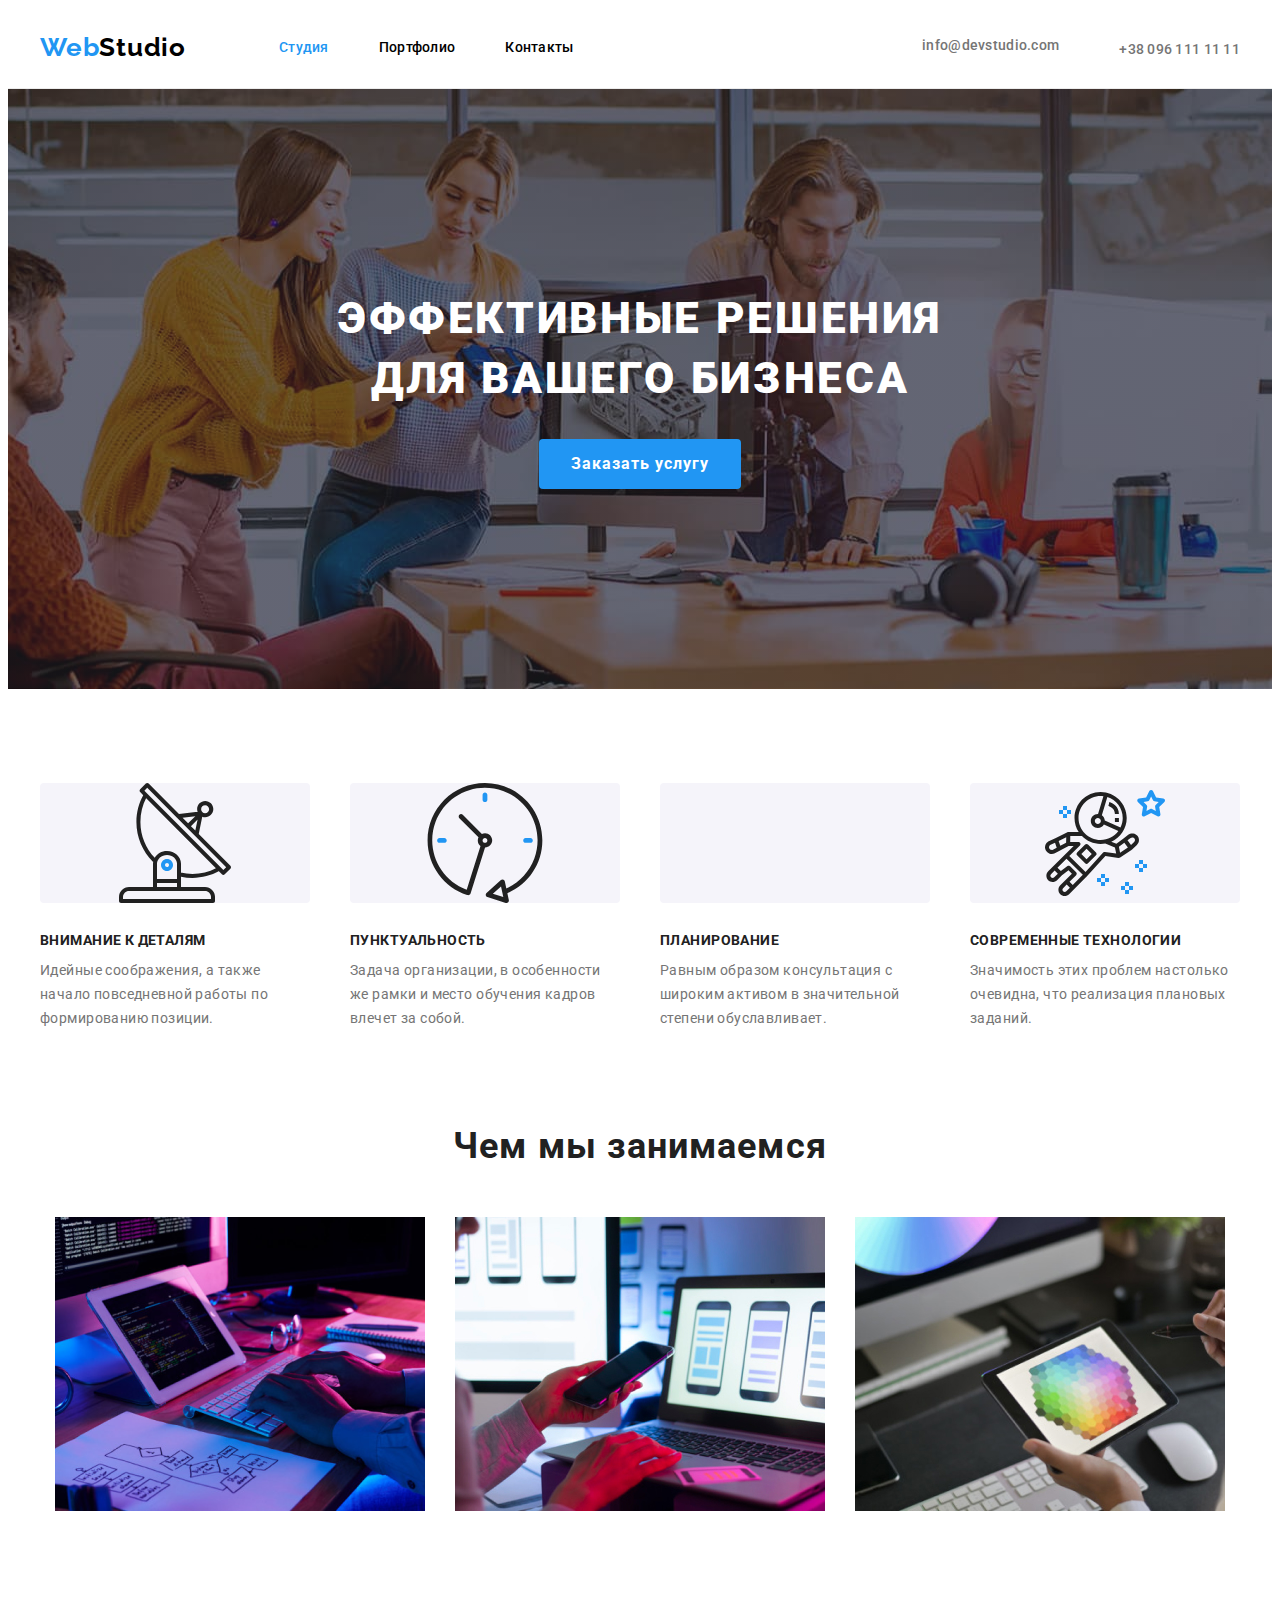
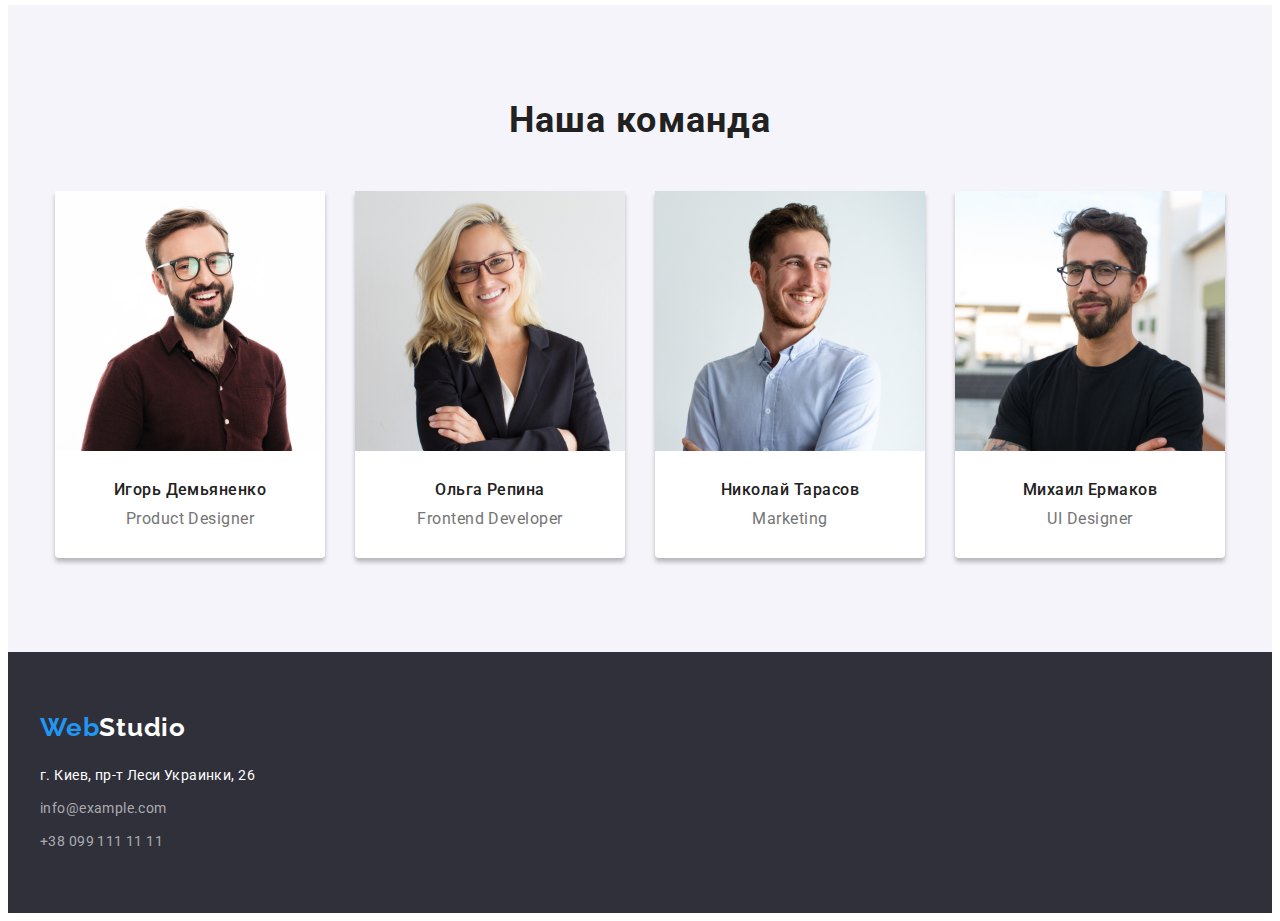
==== index.html @ 10d9cc2b "фигня" ====
<!DOCTYPE html>
<html lang="ru">
  <head>
    <meta charset="UTF-8" />
    <meta http-equiv="X-UA-Compatible" content="IE=edge" />
    <meta name="viewport" content="width=device-width, initial-scale=1.0" />
    <title>WebStudio</title>
    <link rel="preconnect" href="https://fonts.googleapis.com" />
    <link rel="preconnect" href="https://fonts.gstatic.com" crossorigin />
    <link
      href="https://fonts.googleapis.com/css2?family=Raleway:wght@700&family=Roboto:wght@400;500;700;900&display=swap"
      rel="stylesheet"
    />
    <link
      rel="stylesheet"
      href="https://cdnjs.cloudflare.com/ajax/libs/modern-normalize/1.1.0/modern-normalize.min.css"
      integrity="sha512-wpPYUAdjBVSE4KJnH1VR1HeZfpl1ub8YT/NKx4PuQ5NmX2tKuGu6U/JRp5y+Y8XG2tV+wKQpNHVUX03MfMFn9Q=="
      crossorigin="anonymous"
      referrerpolicy="no-referrer"
    />
    <link rel="stylesheet" href="./css/styles.css" />
  </head>
  <body>
    <!-- Шапка -->
    <header class="page-header">
      <div class="container container-nav">
        <nav class="nav container-nav">
          <a class="main-web-header" href="./index.html"
            >Web<span class="studio">Studio</span></a
          >
          <ul class="nav-list">
            <li class="nav-item">
              <a class="link current" href="./index.html">Студия</a>
            </li>
            <li class="nav-item">
              <a class="link" href="./portfolio.html">Портфолио</a>
            </li>
            <li class="nav-item">
              <a class="link" href="">Контакты</a>
            </li>
          </ul>
        </nav>
              <ul class="auth-nav">
          <li class="nav-item item-letter">
            <a class="link-info" href="mailtoinfo@devstudio.com"
              ><svg width="16" height="12">
                <use href="./img/icons.svg#icon-letter"></use>
              </svg>
              info@devstudio.com</a
            >
          </li>
          <li class="nav-item item-nav"></li>
            <a class="link-info" href="tel:+380961111111">
              <svg width="10" height="16">
              <use href="./img/icons.svg#icon-icon-mobile"></use>
            </svg>+38 096 111 11 11</a>
          </li>
        </ul>
      </div>
    </header>
    <main>
      <!-- Основа -->
            <section class="hero">
        <div class="container">
        <h1 class="main-text">Эффективные решения для вашего бизнеса</h1>
        <button class="service" type="button">Заказать услугу</button>
        </div>
      </section>
      <!-- Подробно -->
      <section class="section">
        <div class="container">
          <h2 hidden>Перечень</h2>
          <ul class="main-plain">
               <li class="main-list first-icon">
                      <div class="icon-svg">
                        <svg class="icon-svg-tru" width="270px" height="120px">
                          <use href="./images/icons.svg#icon-antenna"></use>
                        </svg>
                      </div>
             <h3 class="plain">Внимание к деталям</h3>
              <p class="plain-text">
                Идейные соображения, а также начало повседневной работы по
                формированию позиции.
              </p>
            </li>
            <li class="main-list second-icon">
              <div class="icon-svg">
                <svg class="icon-svg-tru" width="270px" height="120px">
                  <use href="./images/icons.svg#icon-clock"></use>
                </svg>
              </div>
              <h3 class="plain">Пунктуальность</h3>
              <p class="plain-text">
                Задача организации, в особенности же рамки и место обучения
                кадров влечет за собой.
              </p>
            </li>        
            <li class="main-list third-icon">
              <div class="icon-svg">
                <svg class="icon-svg-tru" width="270px" height="120px">
                  <use href="./images/icons.svg#icon-nout"></use>
                </svg>
              </div>
              <h3 class="plain">Планирование</h3>
              <p class="plain-text">
                Равным образом консультация с широким активом в значительной
                степени обуславливает.
              </p>
            </li>          
            <li class="main-list fouth-icon">
              <div class="icon-svg">
                <svg class="icon-svg-tru" width="270px" height="120px">
                  <use href="./images/icons.svg#icon-astronaut"></use>
                </svg>
              </div>
              <h3 class="plain">Современные технологии</h3>
              <p class="plain-text">
                Значимость этих проблем настолько очевидна, что реализация
                плановых заданий.
              </p>
            </li>
          </ul>
        </div>
      </section>
      <!-- Наши занятия -->
      <section class="section section-ours">
        <div class="container">
        <h2 class="ours-homework">Чем мы занимаемся</h2>
        <ul class="homework">
          <li class="homework-list">
            <img
              src="./images/img1.png"
              alt="Печает на клавиаутуре"
              width="370"
              height="294"
            />
          </li>
          <li class="homework-list">
            <img
              src="./images/img2.jpg"
              alt="Смотрит на смартфон"
              width="370"
              height="294"
            />
          </li>
          <li class="homework-list">
            <img
              src="./images/img3.jpg"
              alt="в руках планшет"
              width="370"
              height="294"
            />
          </li>
        </ul>
        </div>
      </section>
      <!-- Наша команда -->
      <section class="ours-teams section">
        <div class="container">
        <h2 class="dream-teams">Наша команда</h2>
        <ul class="teams-nav">
          <li class="teams-item">
            <img
              src="./images/Мастера/Игорь.jpg"
              alt="Это Игорь"
              width="270"
              height="260"
            />
            <h3 class="teams-spell">Игорь Демьяненко</h3>
            <p class="teams-text" lang="en">Product Designer</p>
          </li>
          <li class="teams-item">
            <img
              src="./images/Мастера/Ольга.jpg"
              alt="Это Ольга"
              width="270"
              height="260"
            />
            <h3 class="teams-spell">Ольга Репина</h3>
            <p class="teams-text" lang="en">Frontend Developer</p>
          </li>
          <li class="teams-item">
            <img
              src="./images/Мастера/Николай.jpg"
              alt="Это Николай"
              width="270"
              height="260"
            />
            <h3 class="teams-spell">Николай Тарасов</h3>
            <p class="teams-text" lang="en">Marketing</p>
            <!-- <ul class="social">
              <li><a class="icon-team" href=""></a><svg class="social-icon-team">
                <use href="./images/instagram.svg"></use></svg></li>
              <li><a class="icon-team" href=""></a><svg class="social-icon-team">
                <use href="./images/icons.svg#icon-twitter"></use></svg></li>
              <li><a class="icon-team" href=""></a><svg class="social-icon-team">
                <use href="./images/icons.svg#icon-facebook"></use></svg></li>
              <li><a class="icon-team" href=""></a><svg class="social-icon-team">
                <use href="./images/icons.svg#icon-linkedin"></use></svg></li>
            </ul> -->
          </li>
          <li class="teams-item">
            <img
              src="./images/Мастера/Михаил.jpg"
              alt="Это Михаил"
              width="270"
              height="260"
            />
            <h3 class="teams-spell">Михаил Ермаков</h3>
            <p class="teams-text" lang="en">UI Designer</p>
          </li>
        </ul>
        </div>
      </section>
          </main>
    <!-- Подвал -->
        <footer class="footer-fon">
      <div class="container">
      <a class="main-web-footer" href="./index.html"
        >Web<span class="studio-fon">Studio</span></a
      >
      <address>
        <ul>
          <li>
            <a class="link-footer-text" href=""
              >г. Киев, пр-т Леси Украинки, 26</a
            >
          </li>
          <li>
            <a class="link-footer-one" href="mailtoinfo@example.com"
              >info@example.com</a
            >
          </li>
          <li>
            <a class="link-footer-two" href="tel:+380991111111"
              >+38 099 111 11 11</a
            >
          </li>
        </ul>
      </address>
      </div>
    </footer>
      </body>
</html>
---- css/styles.css ----
:root {
  /*основаные шрифты*/
  --main-font: Roboto, sans-serif;
  --secondary-fond: Raleway, sans-serif;
  /*цвет текста*/
  --wgt-text: #ffffff;
  --black-text: #000000;
  --grey-text: #757575;
  --blue-text: #2196f3;
  --main-text: #212121;
  /*цвет фона*/
  --wght-fon: #ffffff;
  --black-fon: #2f303a;
  --grey-fon: #f5f4fa;
}
/* Общее */

.container {
  width: 1200px;
  padding-left: 15px;
  padding-right: 15px;
  margin-left: auto;
  margin-right: auto;
}
body {
  background-color: var(--wght-fon);
  color: var(--main-text);
  font-family: var(--main-font);
  font-size: 14px;
  line-height: 1.71;
  letter-spacing: 0.03em;
}
h1,
h2,
h3,
h4,
ul,
p {
  margin-top: 0;
  margin-bottom: 0;
}
[href] {
  text-decoration: none;
}
.hidden {
  display: none;
}
ul {
  list-style: none;
  padding-inline-start: 0;
}

img {
  display: block;
  max-width: 100%;
  height: auto;
}
/* Шапка */
.page-header {
  border-bottom: 1px solid #ececec;
  padding-top: 24px;
  padding-bottom: 25px;
}
.container-nav {
  display: flex;
  align-items: center;
  justify-content: center;
}
.main-web-header {
  display: inline-block;
  margin-right: 93px;

  font-family: var(--secondary-fond);
  color: var(--blue-text);
  text-decoration: none;
  font-weight: 700;
  font-size: 26px;
  line-height: 1.2;
  letter-spacing: 0.03em;
}
.studio {
  font-family: var(--secondary-fond);
  color: var(--black-text);
  text-decoration: none;
  font-weight: 700;
  font-size: 26px;
  line-height: 1.2;
  letter-spacing: 0.03em;
}

.nav-list {
  display: flex;
}
.nav-list .nav-item + .nav-item {
  margin-left: 50px;
}
.auth-nav .nav-item + .nav-item {
  margin-left: 50px;
}

.nav-item,
.link-info {
  margin: 0;
  padding: 0;

  font-family: var(--main-font);
  color: var(--grey-text);
  font-weight: 500;
  font-size: 14px;
  line-height: 1.14;
  letter-spacing: 0.02em;
}
.link:hover,
.link:focus {
  color: var(--blue-text);
}

.link-info {
  color: var(--grey-text);
}
.nav-list .link.current {
  color: var(--blue-text);
}
.link-info:hover,
.link-info:focus {
  color: var(--blue-text);
}
.link {
  font-family: var(--main-font);
  color: var(--black-text);
  font-weight: 500;
  font-size: 14px;
  line-height: 1.14;
  letter-spacing: 0.02em;
}
.auth-nav {
  display: flex;
  margin-left: auto;
}
.item-letter,
.item-nav {
}
.item-letter::before {
}
.item-nav:before {
}
/* Основа */
.hero {
  max-width: 1600px;
  background-image: linear-gradient(
      rgba(47, 48, 58, 0.4),
      rgba(47, 48, 58, 0.4)
    ),
    url(../images/Остальное/main.jpg);
  background-color: var(--black-fon);
  background-repeat: no-repeat;
  background-position: center;
  background-size: cover;
  text-align: center;
  padding-top: 200px;
  padding-bottom: 200px;
  margin-left: auto;
  margin-right: auto;
  align-items: center;
}
.main-text {
  width: 696px;
  margin-bottom: 30px;
  font-family: var(--main-font);
  font-weight: 900;
  font-size: 44px;
  line-height: 1.36;
  text-align: center;
  margin-left: auto;
  margin-right: auto;

  letter-spacing: 0.06em;
  text-transform: uppercase;
  color: var(--wgt-text);
}
.service {
  display: inline-block;
  text-align: center;
  border: 1px transparent;
  cursor: pointer;

  background-color: var(--blue-text);
  color: var(--wgt-text);
  font-family: var(--main-font);
  font-weight: 700;
  font-size: 16px;
  line-height: 1.87;
  letter-spacing: 0.06em;
  border-radius: 4px;
  padding: 10px 32px;
  min-width: 136px;
}
.service:hover,
.service:focus {
  color: var(--wgt-text);
  background-color: #188ce8;
}
/* Подробно */

.section {
  padding-top: 94px;
  padding-bottom: 94px;
}
.main-plain {
  display: flex;
  justify-content: space-between;
}
.main-list {
  width: 270px;
}
.icon-svg-tru {
  display: block;
  padding: 0;
  border: none;
  width: 270px;
  height: 120px;
  color: red;
  border-radius: 4px;
  background-color: var(--grey-fon);
}
/* .main-list::before {
  display: block;
  content: "";
  height: 120px;
  border-radius: 4px;
  background-color: var(--grey-fon);
  background-size: contain;
  background-repeat: no-repeat;
  background-position: center;
}
.first-icon::before {
  background-image: url(../images/Остальное/tarelka.png);
}
.second-icon::before {
  background-image: url(../images/Остальное/Vector.png);
}
.third-icon::before {
  background-image: url(../images/Остальное/nout.png);
}
.fouth-icon::before {
  background-image: url(../images/Остальное/astronau.png);
} */
.plain {
  margin-bottom: 10px;
  margin-top: 30px;
  font-family: var(--main-font);
  font-weight: 700;
  font-size: 14px;
  line-height: 1.14;
  letter-spacing: 0.03em;
  text-transform: uppercase;
}
.plain-text {
  color: var(--grey-text);
  font-family: var(--main-font);
  font-weight: 400;
  font-size: 14px;
  line-height: 1.71;
  letter-spacing: 0.03em;
}
/* Наши занятия */
.section-ours {
  padding-top: 0px;
}
.ours-homework,
.dream-teams {
  margin-bottom: 50px;

  font-family: var(--main-font);
  font-weight: 700;
  font-size: 36px;
  line-height: 1.17;
  text-align: center;
  letter-spacing: 0.03em;
}
.homework .homework-list + .homework-list {
  margin-left: 30px;
}
.homework,
.teams-nav {
  display: flex;
  align-items: center;
  justify-content: center;
}
.homework-list {
  display: block;
}
/* Наша команда */

.ours-teams {
  background-color: var(--grey-fon);
}
.teams-nav .teams-item + .teams-item {
  margin-left: 30px;
}
.teams-item img {
  margin-bottom: 30px;
}
.teams-item {
  background-color: var(--wght-fon);
  border-radius: 0px 0px 4px 4px;
  box-shadow: 0px 4px 4px rgba(0, 0, 0, 0.25);
}
.teams-spell {
  font-family: var(--main-font);
  font-weight: 500;
  font-size: 16px;
  line-height: 1.18;
  letter-spacing: 0.03em;
  text-align: center;
  margin-bottom: 10px;
}
.teams-text {
  text-align: center;
  padding-bottom: 30px;
  color: var(--grey-text);
  font-family: var(--main-font);
  font-weight: 400;
  font-size: 16px;
  line-height: 1.18;
  letter-spacing: 0.03em;
}
/* .icon-team {
  justify-content: center;
  align-items: center;
  display: flex;
  width: 44px;
  height: 44px;
  border-radius: 50%;
  fill: color var(--wght-fon);
}
.social-icon-team {
  width: 20px;
  height: 20px;
  color: #afb1b8;
  fill: currentColor;
}
.social-icon-team:hover,
.social-icon-team:focus {
  fill: var(--wght-fon);
}

.social > li:not(:last-child) {
  margin-right: 10px;
} */
/* Подвал */
.footer-fon {
  padding-top: 60px;
  padding-bottom: 60px;
  display: block;
  background-color: var(--black-fon);
}
.main-web-footer {
  display: block;

  margin-bottom: 20px;

  font-family: var(--secondary-fond);
  color: var(--blue-text);
  text-decoration: none;
  font-weight: 700;
  font-size: 26px;
  line-height: 1.2;
  letter-spacing: 0.03em;
}
.studio-fon {
  color: var(--wght-fon);
}
.link-footer-text {
  display: inline-block;
  margin-bottom: 9px;

  font-family: var(--main-font);
  font-style: normal;
  font-weight: 400;
  font-size: 14px;
  line-height: 1.71;
  letter-spacing: 0.03em;
  color: var(--wgt-text);
}
.link-footer-one {
  display: block;
  margin-bottom: 9px;

  font-family: var(--main-font);
  font-style: normal;
  font-weight: 400;
  font-size: 14px;
  line-height: 1.71;
  letter-spacing: 0.03em;
  color: #ffffff99;
}
.link-footer-two {
  display: block;
  font-family: var(--main-font);
  font-style: normal;
  font-weight: 400;
  font-size: 14px;
  line-height: 1.71;
  letter-spacing: 0.03em;
  color: #ffffff99;
}
.link-footer-text:hover,
.link-footer-text:focus {
  color: var(--blue-text);
}
.link-footer-one:hover,
.link-footer-one:focus,
.link-footer-two:hover,
.link-footer-two:focus {
  color: var(--blue-text);
}
/* Портфолио */
/* Основа */
.foundation-buttons {
  display: flex;
  justify-content: center;
  margin-bottom: 50px;
}
.foundation-list {
  margin-right: 8px;
}
.ours-works {
  border-radius: 4px;
  padding: 6px 22px;
  border: 1px transparent;
  cursor: pointer;

  font-family: var(--main-font);
  font-weight: 500;
  font-size: 16px;
  line-height: 1.62;
  text-align: center;
  letter-spacing: 0.03em;
}
.ours-works:hover,
.ours-works:focus {
  background-color: var(--blue-text);
  color: var(--wgt-text);
}
.flex-container {
  display: flex;
  flex-wrap: wrap;
  margin-right: -30px;
  margin-bottom: -30px;
}
.foundation-link {
  margin-right: 30px;
  margin-bottom: 30px;
}
.foundation-link:nth-child(3n) {
  margin-right: 0px;
}
.foundation-link:nth-last-child(-n + 3) {
  margin-bottom: 0px;
}
.im-li-foun {
  font-family: var(--main-font);
  color: var(--black-text);
  font-weight: 700;
  font-size: 18px;
  line-height: 2;
  letter-spacing: 0.06em;
  padding-top: 20px;
}
.div-list {
  padding-left: 24px;
  padding-right: 24px;
  padding-bottom: 20px;
  border-left: 1px solid #eeeeee;
  border-right: 1px solid #eeeeee;
  border-bottom: 1px solid #eeeeee;
}

.text-port {
  color: var(--grey-text);
  font-family: var(--main-font);
  font-weight: 400;
  font-size: 16px;
  line-height: 1.8;
  letter-spacing: 0.03em;
}
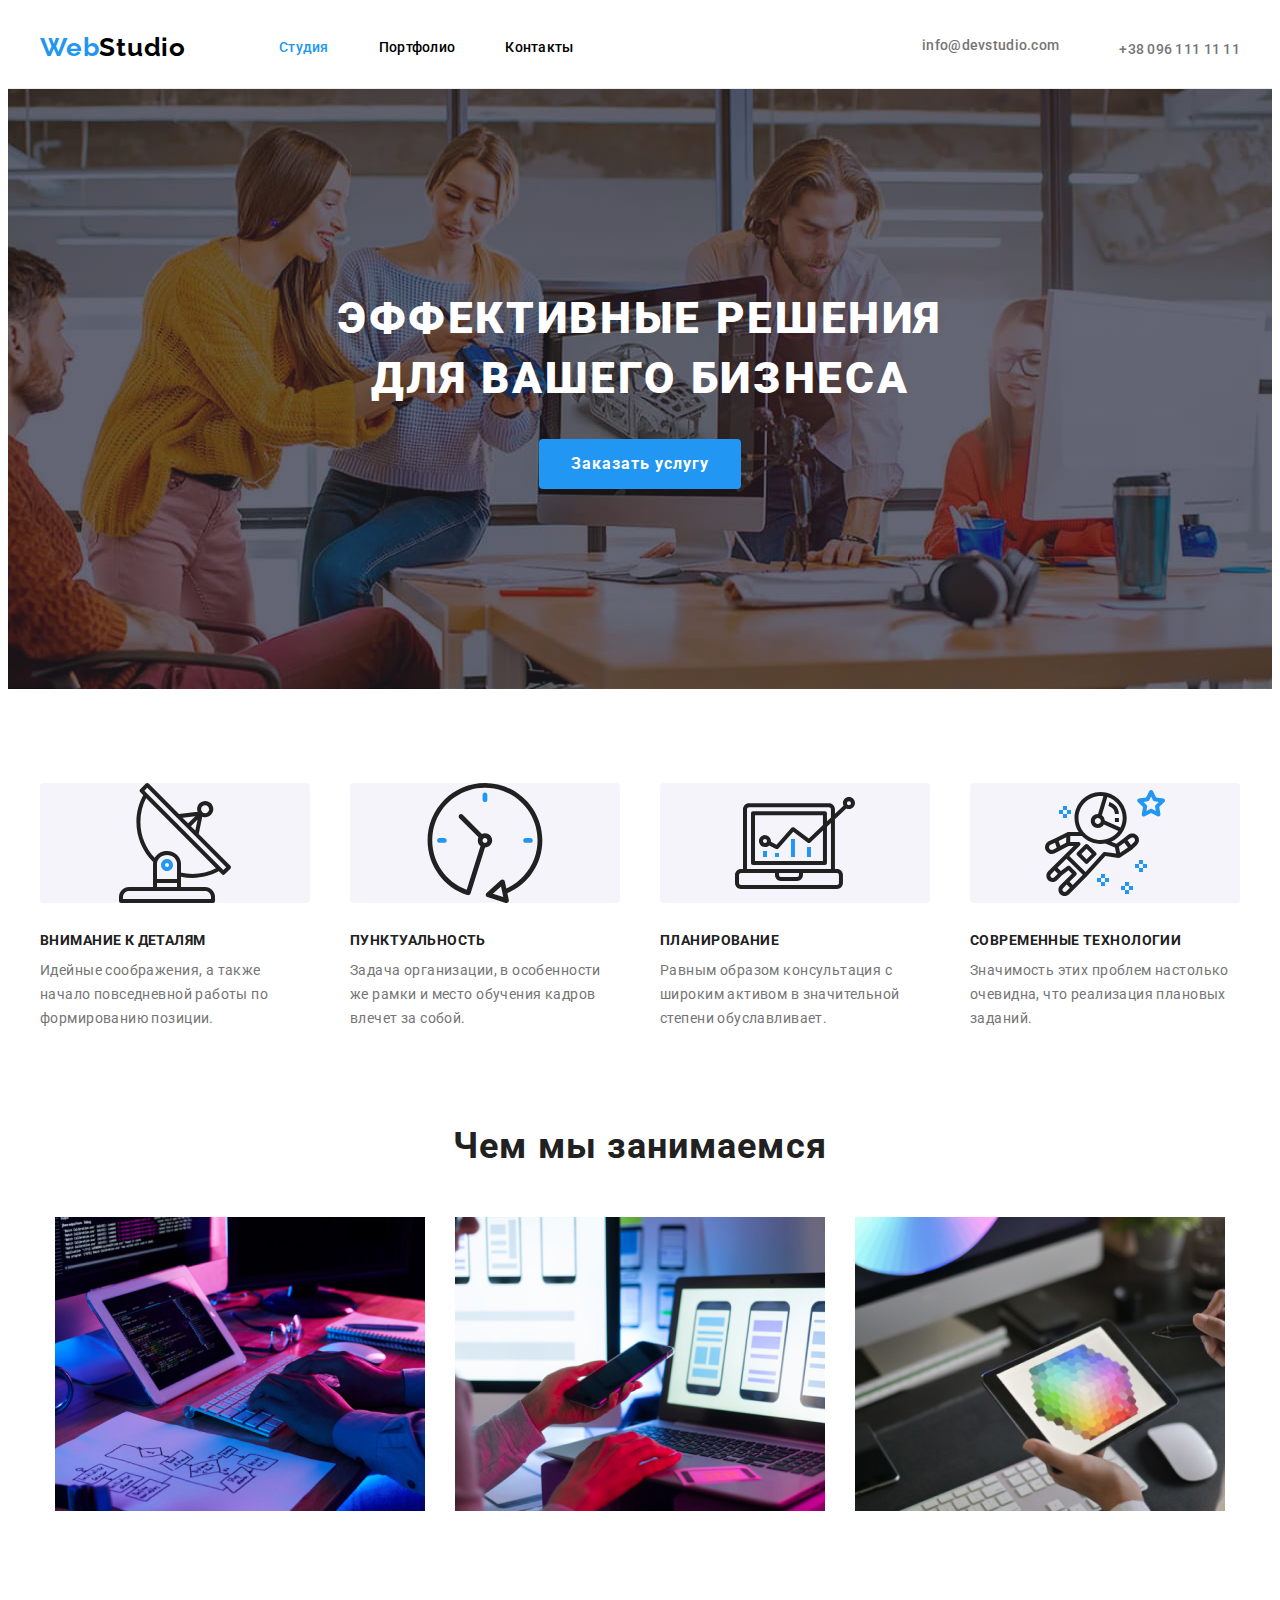
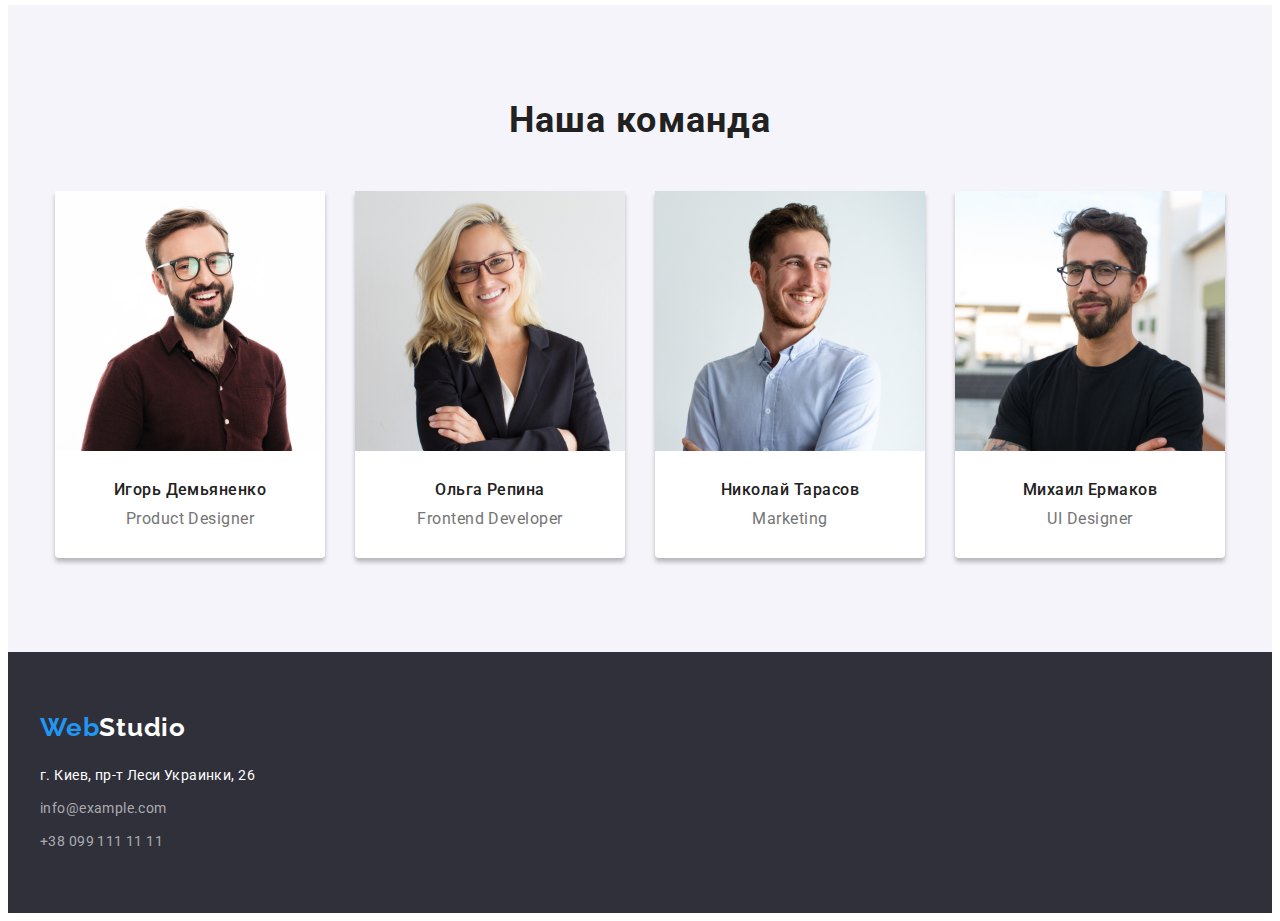
==== commit e15de4e3: "юху" ====
--- a/index.html
+++ b/index.html
@@ -98,7 +98,7 @@
             <li class="main-list third-icon">
               <div class="icon-svg">
                 <svg class="icon-svg-tru" width="270px" height="120px">
-                  <use href="./images/icons.svg#icon-nout"></use>
+                  <use href="./images/icons.svg#icon-diagram"></use>
                 </svg>
               </div>
               <h3 class="plain">Планирование</h3>
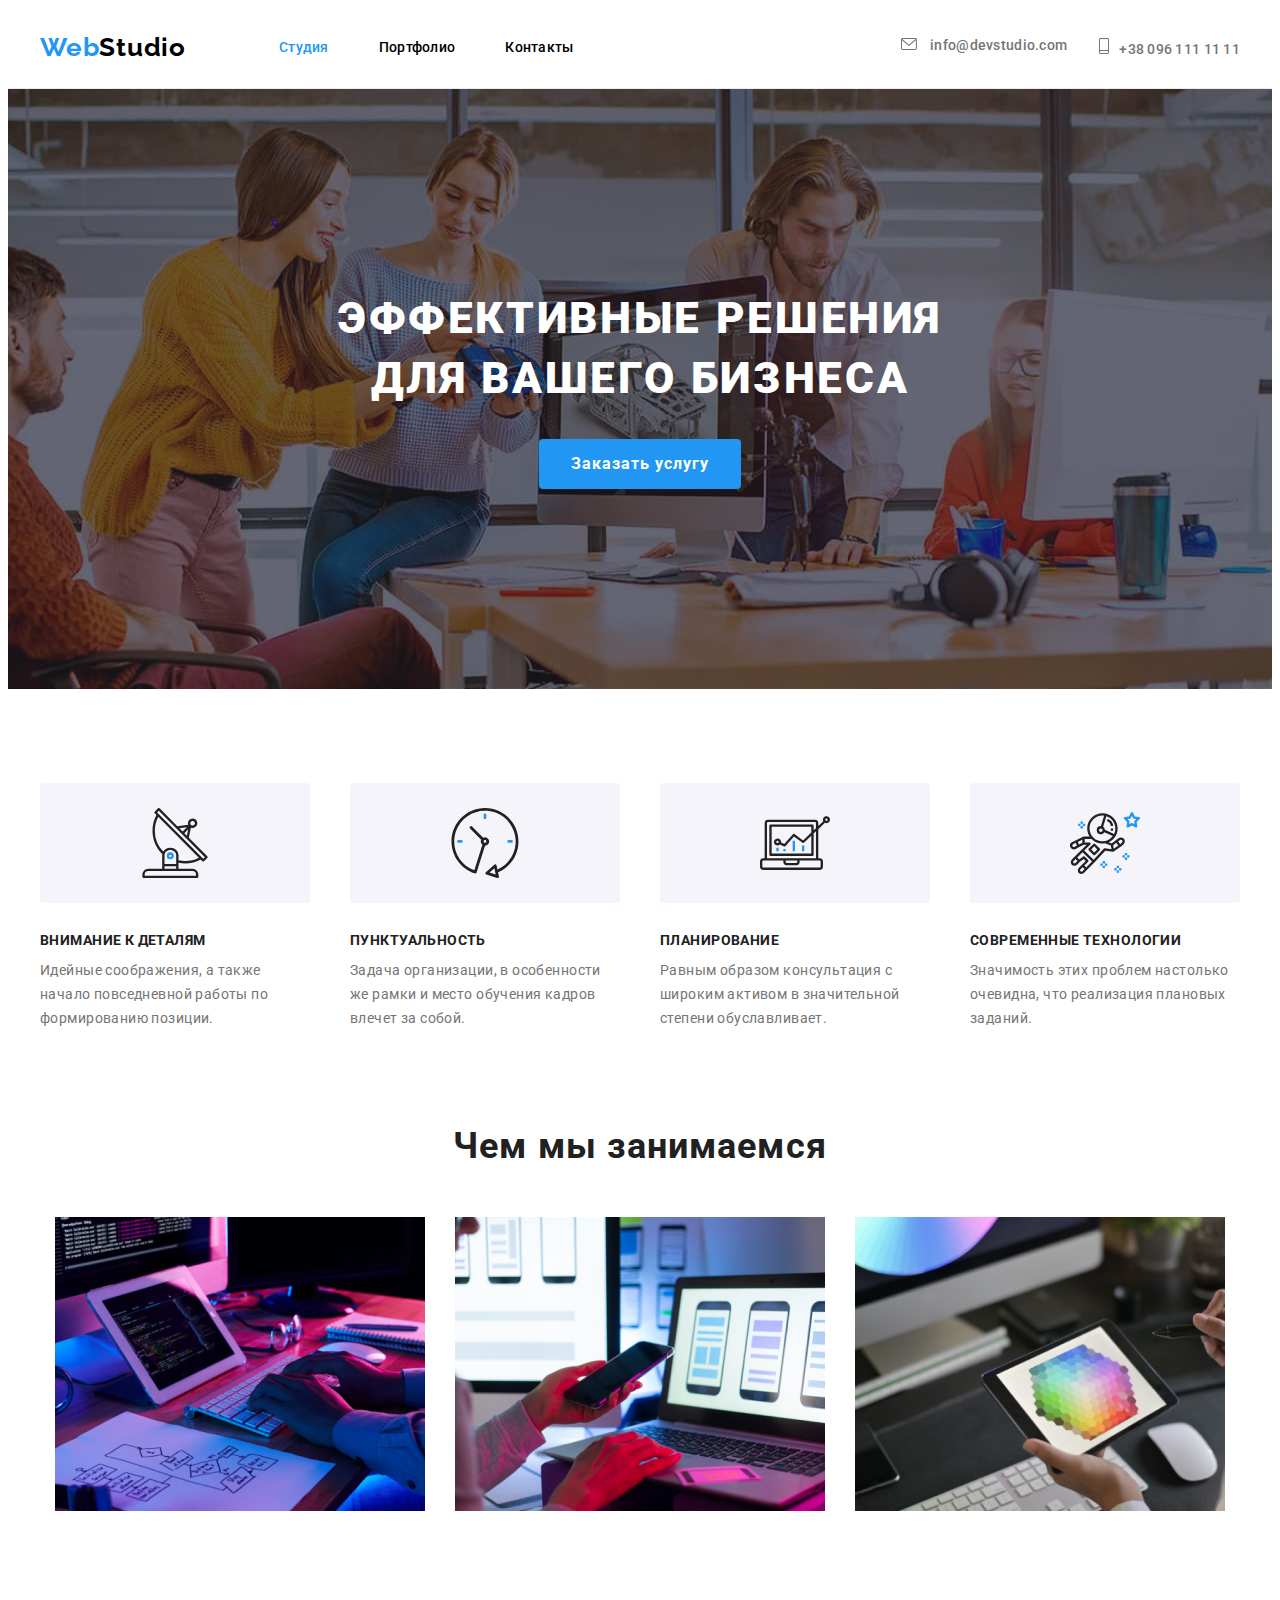
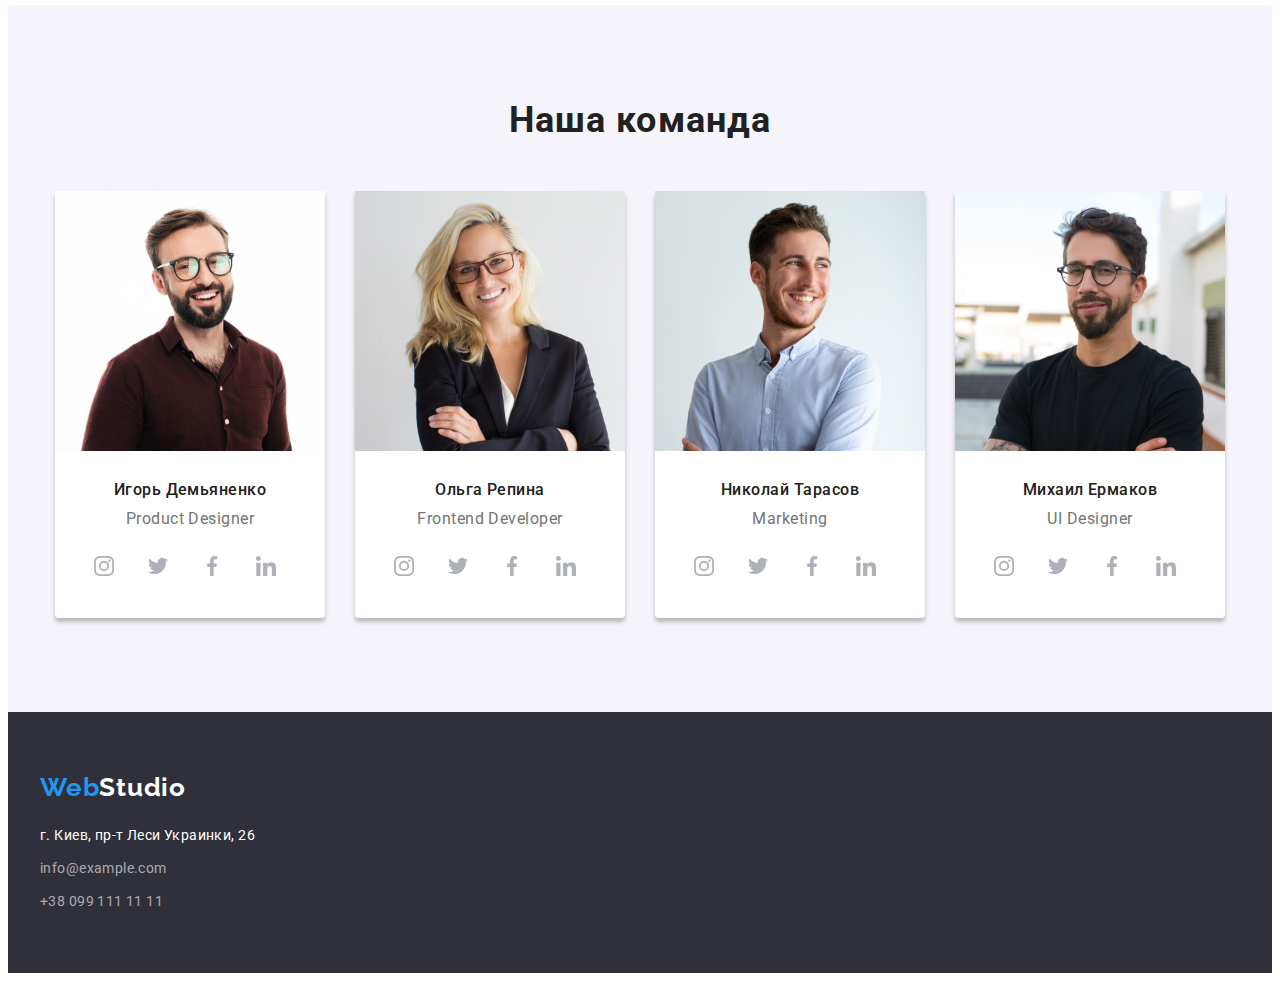
==== commit 16333953: "по алпну" ====
--- a/index.html
+++ b/index.html
@@ -43,16 +43,16 @@
               <ul class="auth-nav">
           <li class="nav-item item-letter">
             <a class="link-info" href="mailtoinfo@devstudio.com"
-              ><svg width="16" height="12">
-                <use href="./img/icons.svg#icon-letter"></use>
+              ><svg class="icon-header" width="16" height="12">
+                <use href="./images/icons.svg#icon-letter"></use>
               </svg>
               info@devstudio.com</a
             >
           </li>
           <li class="nav-item item-nav"></li>
             <a class="link-info" href="tel:+380961111111">
-              <svg width="10" height="16">
-              <use href="./img/icons.svg#icon-icon-mobile"></use>
+              <svg class="icon-header" width="10" height="16">
+              <use href="./images/icons.svg#icon-mobile"></use>
             </svg>+38 096 111 11 11</a>
           </li>
         </ul>
@@ -73,7 +73,7 @@
           <ul class="main-plain">
                <li class="main-list first-icon">
                       <div class="icon-svg">
-                        <svg class="icon-svg-tru" width="270px" height="120px">
+                        <svg class="icon-svg-tru">
                           <use href="./images/icons.svg#icon-antenna"></use>
                         </svg>
                       </div>
@@ -85,7 +85,7 @@
             </li>
             <li class="main-list second-icon">
               <div class="icon-svg">
-                <svg class="icon-svg-tru" width="270px" height="120px">
+                <svg class="icon-svg-tru" >
                   <use href="./images/icons.svg#icon-clock"></use>
                 </svg>
               </div>
@@ -97,7 +97,7 @@
             </li>        
             <li class="main-list third-icon">
               <div class="icon-svg">
-                <svg class="icon-svg-tru" width="270px" height="120px">
+                <svg class="icon-svg-tru">
                   <use href="./images/icons.svg#icon-diagram"></use>
                 </svg>
               </div>
@@ -109,7 +109,7 @@
             </li>          
             <li class="main-list fouth-icon">
               <div class="icon-svg">
-                <svg class="icon-svg-tru" width="270px" height="120px">
+                <svg class="icon-svg-tru">
                   <use href="./images/icons.svg#icon-astronaut"></use>
                 </svg>
               </div>
@@ -165,9 +165,35 @@
               alt="Это Игорь"
               width="270"
               height="260"
-            />
+            /><div>
             <h3 class="teams-spell">Игорь Демьяненко</h3>
             <p class="teams-text" lang="en">Product Designer</p>
+            <ul class="social">
+              <li class="social-link">
+                <a class="icon-team" href="">
+                  <svg class="social-icon-team" width="20" height="20">
+                    <use href="./images/icons.svg#icon-instagram"></use>
+                  </svg></a></li>
+            
+              <li class="social-link">
+                <a class="icon-team" href="">
+                  <svg class="social-icon-team" width="20" height="20">
+                    <use href="./images/icons.svg#icon-twitter"></use>
+                  </svg></a></li>
+              <li class="social-link">
+                <a class="icon-team" href="">
+            
+                  <svg class="social-icon-team" width="20" height="20">
+                    <use href="./images/icons.svg#icon-facebook"></use>
+                  </svg></a></li>
+              <li class="social-link">
+                <a class="icon-team" href="">
+            
+                  <svg class="social-icon-team" width="20" height="20">
+                    <use href="./images/icons.svg#icon-linkedin"></use>
+                  </svg></a></li>
+            </ul>
+            </div>
           </li>
           <li class="teams-item">
             <img
@@ -176,8 +202,32 @@
               width="270"
               height="260"
             />
+            <div>
             <h3 class="teams-spell">Ольга Репина</h3>
             <p class="teams-text" lang="en">Frontend Developer</p>
+            
+<ul class="social">
+  <li class="social-link"><a class="icon-team" href="">
+      <svg class="social-icon-team" width="20" height="20">
+        <use href="./images/icons.svg#icon-instagram"></use>
+      </svg></a></li>
+
+  <li class="social-link"><a class="icon-team" href="">
+      <svg class="social-icon-team" width="20" height="20">
+        <use href="./images/icons.svg#icon-twitter"></use>
+      </svg></a></li>
+  <li class="social-link"><a class="icon-team" href="">
+
+      <svg class="social-icon-team" width="20" height="20">
+        <use href="./images/icons.svg#icon-facebook"></use>
+      </svg></a></li>
+  <li class="social-link"><a class="icon-team" href="">
+
+      <svg class="social-icon-team" width="20" height="20">
+        <use href="./images/icons.svg#icon-linkedin"></use>
+      </svg></a></li>
+</ul>
+            </div>
           </li>
           <li class="teams-item">
             <img
@@ -186,18 +236,32 @@
               width="270"
               height="260"
             />
+            <div class="profile">
             <h3 class="teams-spell">Николай Тарасов</h3>
             <p class="teams-text" lang="en">Marketing</p>
-            <!-- <ul class="social">
-              <li><a class="icon-team" href=""></a><svg class="social-icon-team">
-                <use href="./images/instagram.svg"></use></svg></li>
-              <li><a class="icon-team" href=""></a><svg class="social-icon-team">
-                <use href="./images/icons.svg#icon-twitter"></use></svg></li>
-              <li><a class="icon-team" href=""></a><svg class="social-icon-team">
-                <use href="./images/icons.svg#icon-facebook"></use></svg></li>
-              <li><a class="icon-team" href=""></a><svg class="social-icon-team">
-                <use href="./images/icons.svg#icon-linkedin"></use></svg></li>
-            </ul> -->
+            
+            <ul class="social">
+              <li class="social-link"><a class="icon-team" href="">
+              <svg class="social-icon-team" width="20" height="20">
+                <use href="./images/icons.svg#icon-instagram"></use>
+              </svg></a></li>
+
+              <li class="social-link"><a class="icon-team" href="">
+              <svg class="social-icon-team" width="20" height="20">
+                <use href="./images/icons.svg#icon-twitter"></use>
+              </svg></a></li>
+              <li class="social-link"><a class="icon-team" href="">
+
+              <svg class="social-icon-team" width="20" height="20">
+                <use href="./images/icons.svg#icon-facebook"></use>
+              </svg></a></li>
+              <li class="social-link"><a class="icon-team" href="">
+
+              <svg class="social-icon-team" width="20" height="20">
+                <use href="./images/icons.svg#icon-linkedin"></use>
+              </svg></a></li>
+            </ul>
+            </div>
           </li>
           <li class="teams-item">
             <img
@@ -206,8 +270,32 @@
               width="270"
               height="260"
             />
+            <div>
             <h3 class="teams-spell">Михаил Ермаков</h3>
             <p class="teams-text" lang="en">UI Designer</p>
+            <ul class="social">
+              <li class="social-link"><a class="icon-team" href="">
+                  <svg class="social-icon-team" width="20" height="20">
+                    <use href="./images/icons.svg#icon-instagram"></use>
+                  </svg></a></li>
+            
+              <li class="social-link"><a class="icon-team" href="">
+                  <svg class="social-icon-team" width="20" height="20">
+                    <use href="./images/icons.svg#icon-twitter"></use>
+                  </svg></a></li>
+              <li class="social-link"><a class="icon-team" href="">
+            
+                  <svg class="social-icon-team" width="20" height="20">
+                    <use href="./images/icons.svg#icon-facebook"></use>
+                  </svg></a></li>
+              <li class="social-link"><a class="icon-team" href="">
+            
+                  <svg class="social-icon-team" width="20" height="20">
+                    <use href="./images/icons.svg#icon-linkedin"></use>
+                  </svg></a></li>
+            </ul>
+
+            </div>
           </li>
         </ul>
         </div>
--- a/css/styles.css
+++ b/css/styles.css
@@ -27,7 +27,7 @@
   color: var(--main-text);
   font-family: var(--main-font);
   font-size: 14px;
-  line-height: 1.71;
+  line-height: 1.14;
   letter-spacing: 0.03em;
 }
 h1,
@@ -94,8 +94,16 @@
 .nav-list .nav-item + .nav-item {
   margin-left: 50px;
 }
-.auth-nav .nav-item + .nav-item {
+/*.auth-nav .nav-item + .nav-item {
   margin-left: 50px;
+}*/
+.icon-header {
+  margin-right: 10px;
+  fill: currentColor;
+}
+.icon-header:hover,
+.icon-header:focus {
+  fill: var(--blue-text);
 }
 
 .nav-item,
@@ -137,8 +145,8 @@
   display: flex;
   margin-left: auto;
 }
-.item-letter,
 .item-nav {
+  margin-left: 32px;
 }
 .item-letter::before {
 }
@@ -213,38 +221,21 @@
 .main-list {
   width: 270px;
 }
-.icon-svg-tru {
-  display: block;
-  padding: 0;
-  border: none;
-  width: 270px;
-  height: 120px;
-  color: red;
+.icon-svg {
+  display: flex;
+  align-items: center;
+  justify-content: center;
+  min-width: 270px;
+  min-height: 120px;
+  margin-top: 0px;
+  margin-bottom: 30px;
   border-radius: 4px;
   background-color: var(--grey-fon);
 }
-/* .main-list::before {
-  display: block;
-  content: "";
-  height: 120px;
-  border-radius: 4px;
-  background-color: var(--grey-fon);
-  background-size: contain;
-  background-repeat: no-repeat;
-  background-position: center;
-}
-.first-icon::before {
-  background-image: url(../images/Остальное/tarelka.png);
-}
-.second-icon::before {
-  background-image: url(../images/Остальное/Vector.png);
-}
-.third-icon::before {
-  background-image: url(../images/Остальное/nout.png);
-}
-.fouth-icon::before {
-  background-image: url(../images/Остальное/astronau.png);
-} */
+.icon-svg-tru {
+  width: 70px;
+  height: 70px;
+}
 .plain {
   margin-bottom: 10px;
   margin-top: 30px;
@@ -317,37 +308,46 @@
 }
 .teams-text {
   text-align: center;
+  /* padding-bottom: 30px; */
+  color: var(--grey-text);
+  font-family: var(--main-font);
+  font-weight: 400;
+  font-size: 16px;
+  margin-bottom: 16px;
+  line-height: 1.18;
+  letter-spacing: 0.03em;
+}
+.icon-team {
+  display: flex;
+  justify-content: center;
+  align-items: center;
+  width: 100%;
+  height: 100%;
+}
+.social-icon-team {
+}
+.icon-team:hover,
+.icon-team:focus {
+  fill: #2196f3;
+}
+.social {
+  display: flex;
+  justify-content: center;
   padding-bottom: 30px;
-  color: var(--grey-text);
-  font-family: var(--main-font);
-  font-weight: 400;
-  font-size: 16px;
-  line-height: 1.18;
-  letter-spacing: 0.03em;
-}
-/* .icon-team {
-  justify-content: center;
-  align-items: center;
-  display: flex;
+  padding-left: 0;
+  list-style: none;
+}
+.social-link {
   width: 44px;
   height: 44px;
+  margin-right: 10px;
   border-radius: 50%;
-  fill: color var(--wght-fon);
-}
-.social-icon-team {
-  width: 20px;
-  height: 20px;
-  color: #afb1b8;
-  fill: currentColor;
-}
-.social-icon-team:hover,
-.social-icon-team:focus {
-  fill: var(--wght-fon);
 }
 
 .social > li:not(:last-child) {
   margin-right: 10px;
-} */
+}
+
 /* Подвал */
 .footer-fon {
   padding-top: 60px;
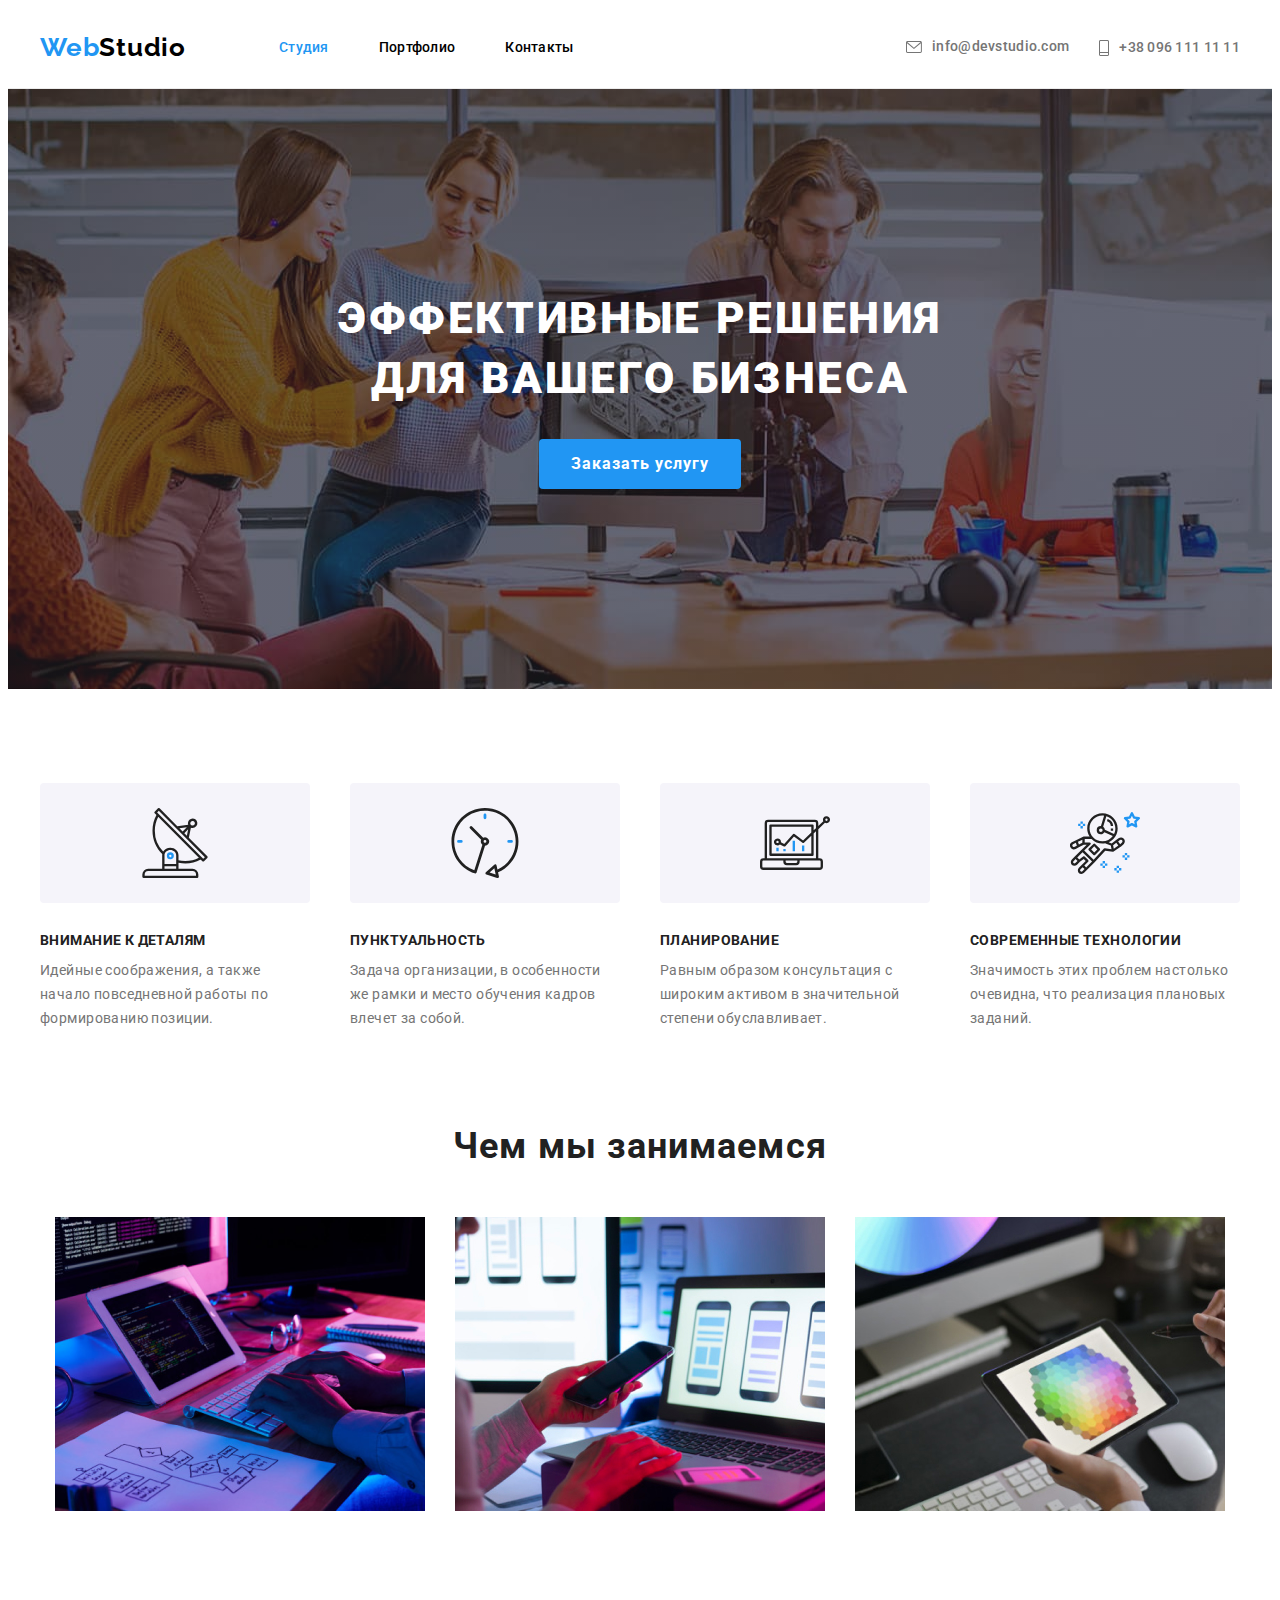
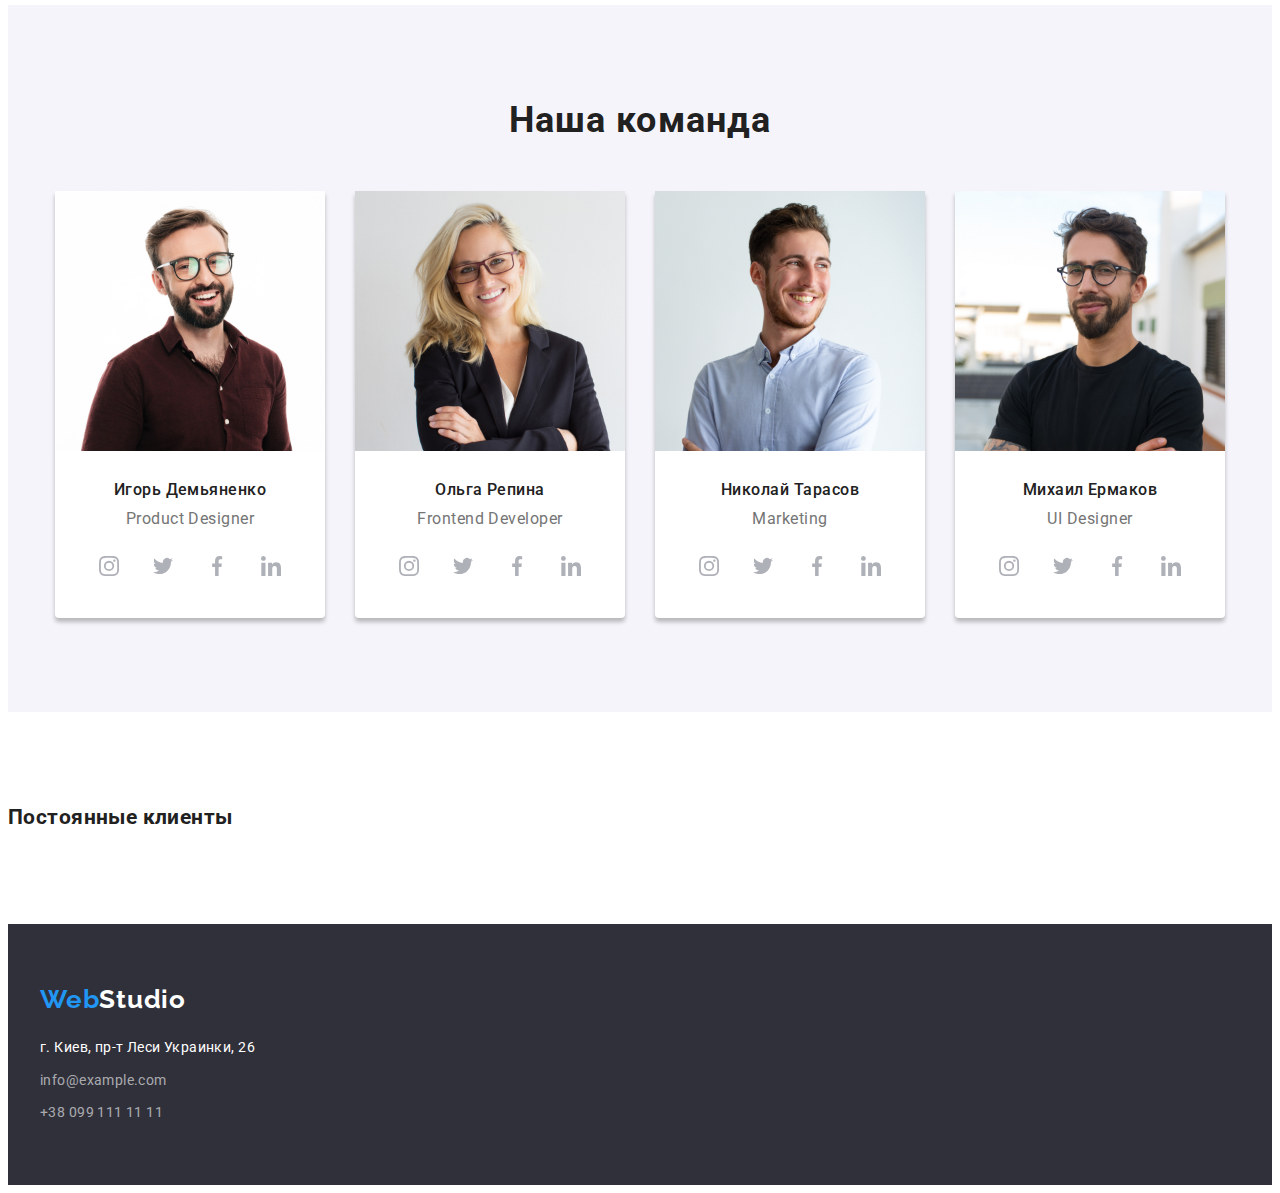
==== commit 1e491158: "123" ====
--- a/index.html
+++ b/index.html
@@ -300,6 +300,20 @@
         </ul>
         </div>
       </section>
+      <!-- Постоянные клиенты -->
+      <section class="section">
+<div>
+  <h2>Постоянные клиенты</h2>
+  <ul>
+    <li></li>
+    <li></li>
+    <li></li>
+    <li></li>
+    <li></li>
+    <li></li>
+  </ul>
+</div>
+      </section>
           </main>
     <!-- Подвал -->
         <footer class="footer-fon">
--- a/css/styles.css
+++ b/css/styles.css
@@ -91,6 +91,11 @@
 .nav-list {
   display: flex;
 }
+
+.nav-item:hover .icon-header,
+.nav-item:focus .icon-header {
+  fill: #188ce8;
+}
 .nav-list .nav-item + .nav-item {
   margin-left: 50px;
 }
@@ -99,39 +104,42 @@
 }*/
 .icon-header {
   margin-right: 10px;
-  fill: currentColor;
+  fill: var(--grey-text);
+  background-repeat: no-repeat;
+  background-position: center;
+  background-size: contain;
+  cursor: pointer;
 }
 .icon-header:hover,
 .icon-header:focus {
+  color: var(--blue-text);
   fill: var(--blue-text);
 }
 
-.nav-item,
 .link-info {
-  margin: 0;
-  padding: 0;
-
   font-family: var(--main-font);
   color: var(--grey-text);
   font-weight: 500;
   font-size: 14px;
   line-height: 1.14;
   letter-spacing: 0.02em;
+  display: inline-flex;
+  justify-content: center;
+  align-items: center;
 }
 .link:hover,
 .link:focus {
   color: var(--blue-text);
 }
 
-.link-info {
-  color: var(--grey-text);
-}
 .nav-list .link.current {
   color: var(--blue-text);
 }
-.link-info:hover,
-.link-info:focus {
-  color: var(--blue-text);
+
+.auth-nav .link-info:hover,
+.auth-nav .link-info:focus {
+  color: var(--blue-text);
+ 
 }
 .link {
   font-family: var(--main-font);
@@ -146,12 +154,9 @@
   margin-left: auto;
 }
 .item-nav {
-  margin-left: 32px;
-}
-.item-letter::before {
-}
-.item-nav:before {
-}
+  margin-left: 30px;
+}
+
 /* Основа */
 .hero {
   max-width: 1600px;
@@ -317,37 +322,35 @@
   line-height: 1.18;
   letter-spacing: 0.03em;
 }
+.social {
+  display: flex;
+  justify-content: center;
+  margin-top: 16px;
+  padding-bottom: 30px;
+}
+.social-link {
+  border-radius: 50%;
+}
+.social-link:not(:last-child) {
+  margin-right: 10px;
+}
 .icon-team {
-  display: flex;
-  justify-content: center;
-  align-items: center;
-  width: 100%;
-  height: 100%;
-}
-.social-icon-team {
-}
-.icon-team:hover,
-.icon-team:focus {
-  fill: #2196f3;
-}
-.social {
-  display: flex;
-  justify-content: center;
-  padding-bottom: 30px;
-  padding-left: 0;
-  list-style: none;
-}
-.social-link {
+  fill: #AFB1B8;
+  display: flex;
+  justify-content: center;
+  align-items: center;
   width: 44px;
   height: 44px;
-  margin-right: 10px;
-  border-radius: 50%;
-}
-
-.social > li:not(:last-child) {
-  margin-right: 10px;
-}
-
+
+}
+.social-link:hover,
+.social-link:focus {
+  background-color: #188ce8;
+}
+.social-link:hover .icon-team,
+.social-link:focus .icon-team{
+  fill: #ffffff;
+}
 /* Подвал */
 .footer-fon {
   padding-top: 60px;
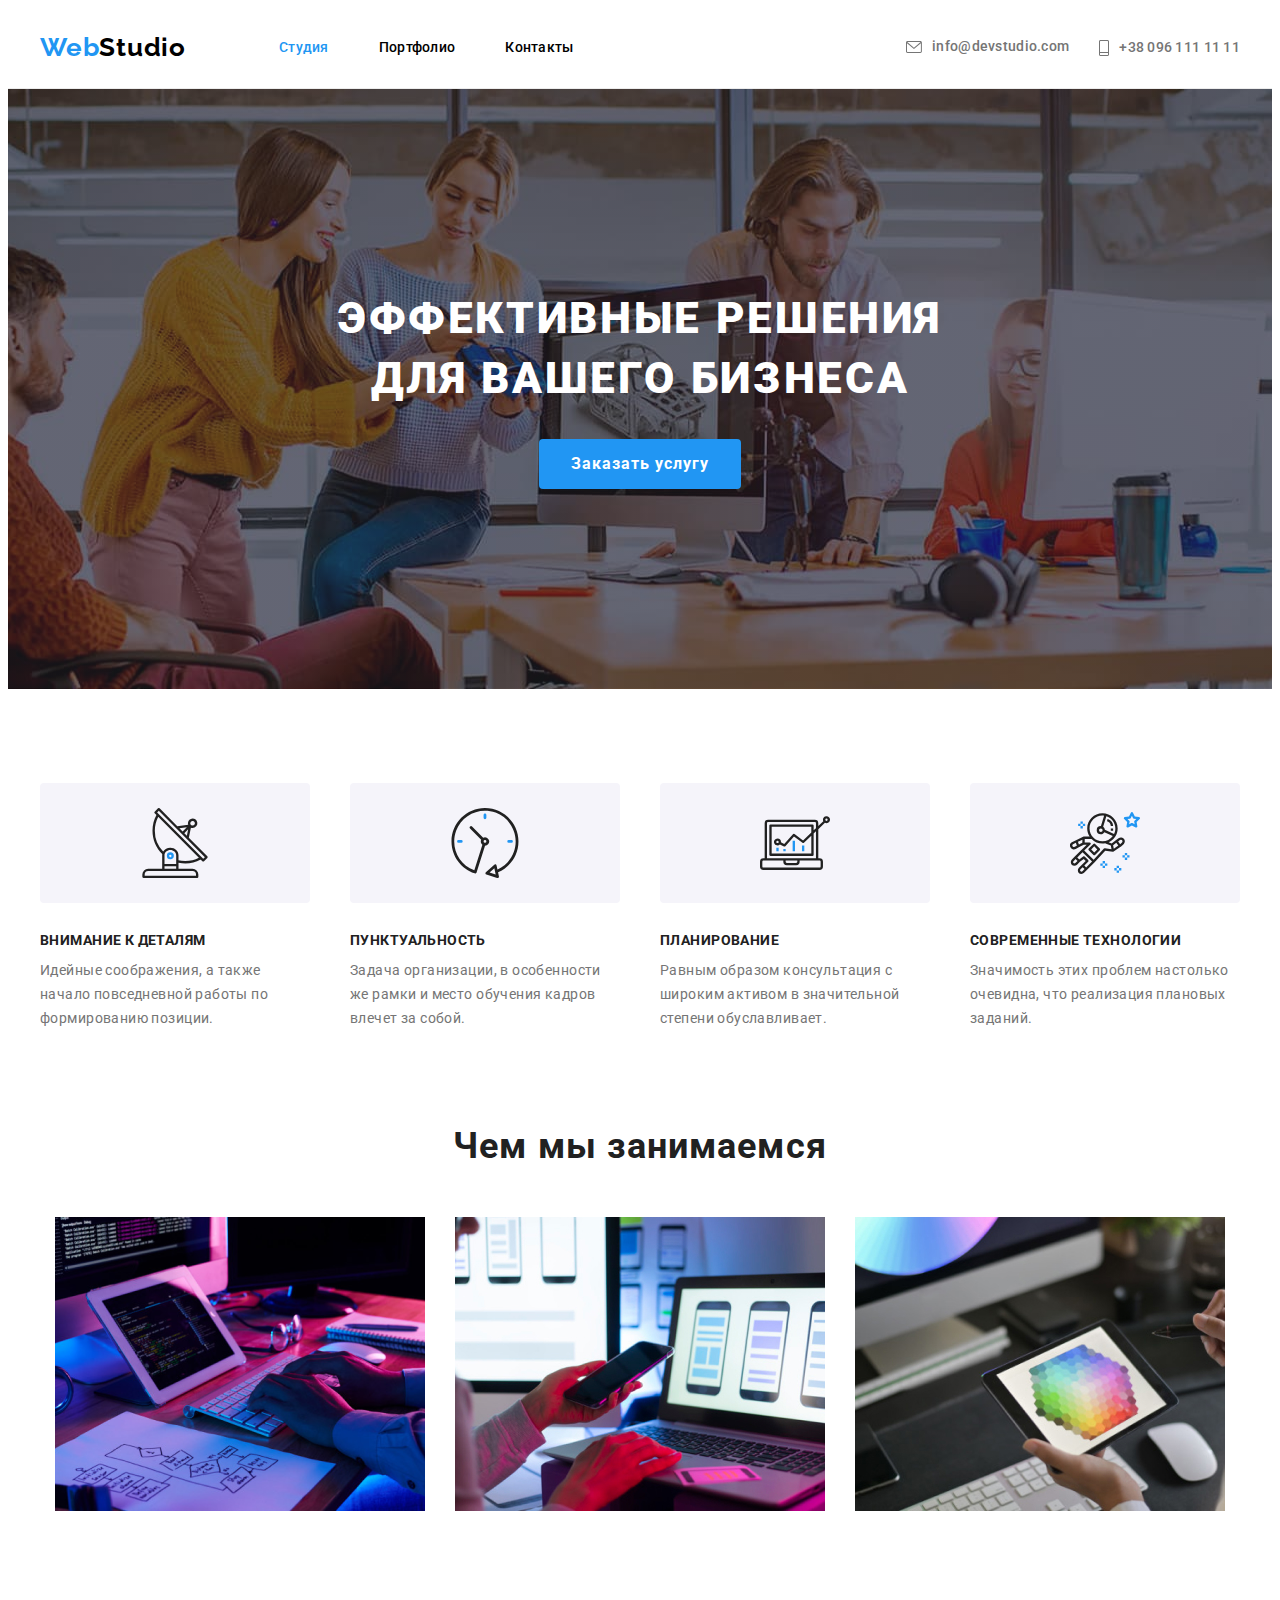
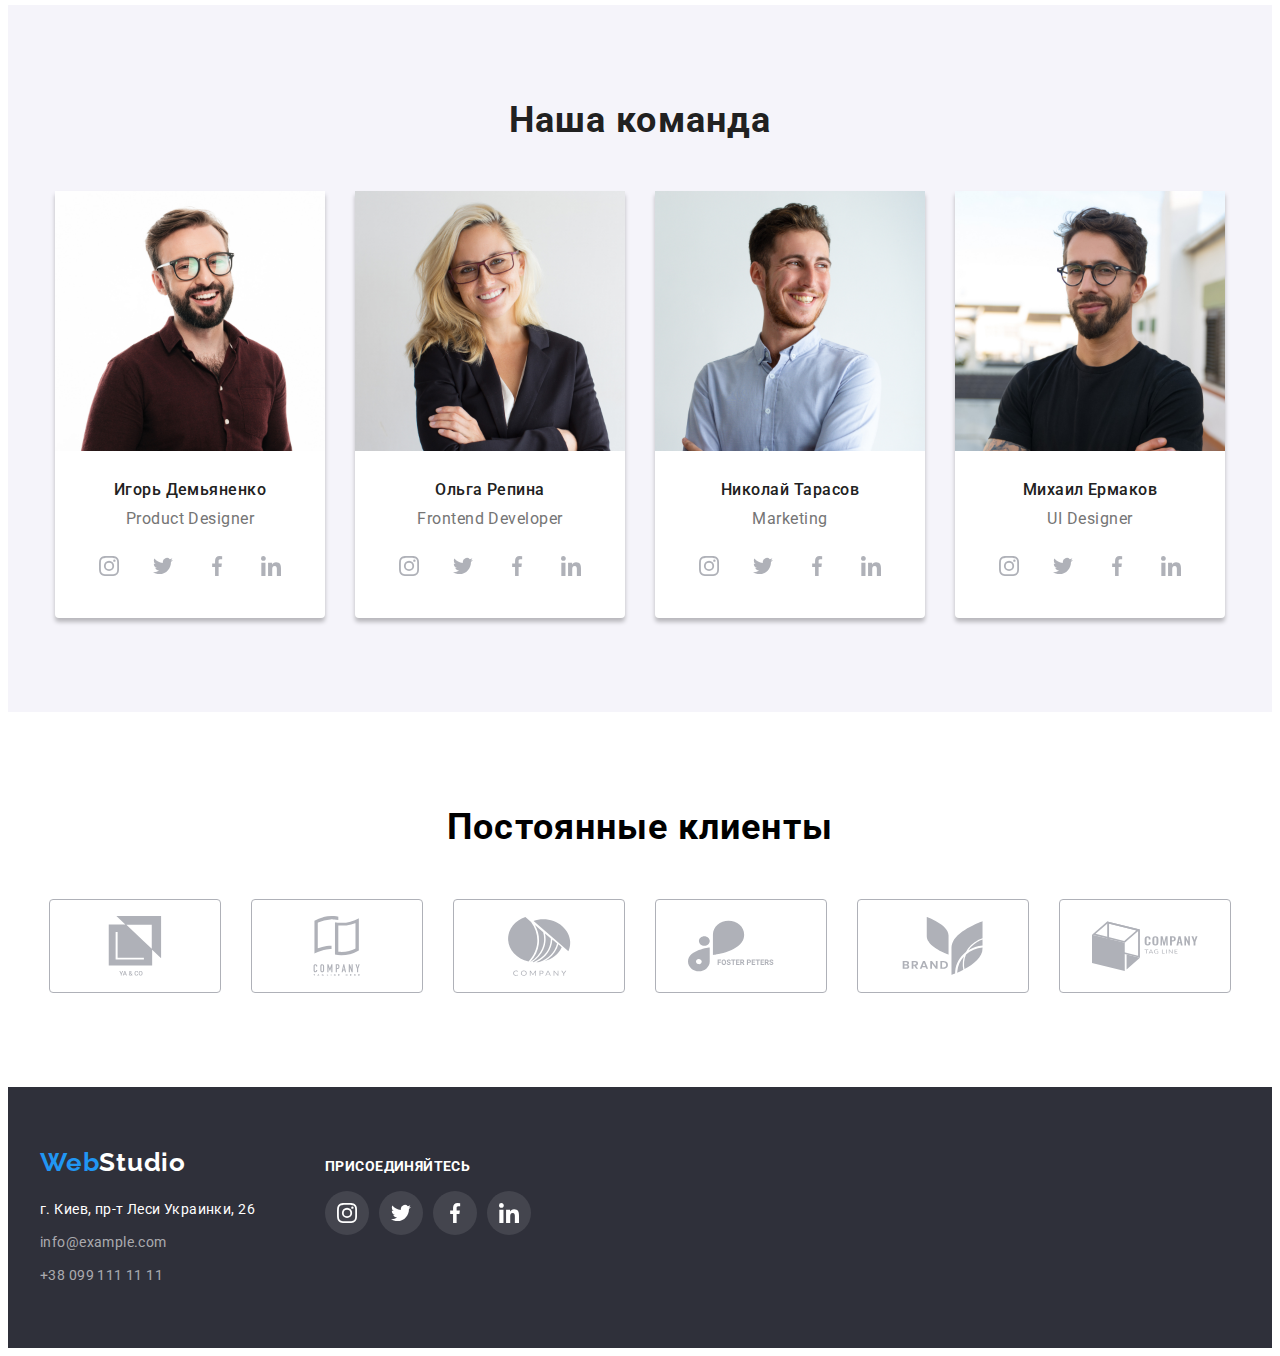
==== commit c6f20dfd: "ФИНИШ!" ====
--- a/index.html
+++ b/index.html
@@ -302,15 +302,33 @@
       </section>
       <!-- Постоянные клиенты -->
       <section class="section">
-<div>
-  <h2>Постоянные клиенты</h2>
-  <ul>
-    <li></li>
-    <li></li>
-    <li></li>
-    <li></li>
-    <li></li>
-    <li></li>
+<div class="container">
+  <h2 class="clients">Постоянные клиенты</h2>
+  <ul class="clients-list">
+    <li class="clients-items"> 
+      <a class="clients-links" href=""><svg class="clients-icons"width="106" height="60">
+        <use href="/images/icons.svg#icon-group1"></use>
+      </svg></a></li>
+    <li class="clients-items"> 
+      <a class="clients-links" href=""><svg class="clients-icons"width="106" height="60">
+        <use href="/images/icons.svg#icon-group2"></use>
+      </svg></a></li>
+    <li class="clients-items"> 
+      <a class="clients-links" href=""><svg class="clients-icons"width="106" height="60">
+        <use href="/images/icons.svg#icon-group3"></use>
+      </svg></a></li>
+    <li class="clients-items"> 
+      <a class="clients-links" href=""><svg class="clients-icons"width="106" height="60">
+        <use href="/images/icons.svg#icon-group4"></use>
+      </svg></a></li>
+    <li class="clients-items"> 
+      <a class="clients-links" href=""><svg class="clients-icons"width="106" height="60">
+        <use href="/images/icons.svg#icon-group5"></use>
+      </svg></a></li>
+    <li class="clients-items"> 
+      <a class="clients-links" href=""><svg class="clients-icons"width="106" height="60">
+        <use href="/images/icons.svg#icon-group6"></use>
+      </svg></a></li>
   </ul>
 </div>
       </section>
@@ -318,6 +336,7 @@
     <!-- Подвал -->
         <footer class="footer-fon">
       <div class="container">
+        <div class="footer-list">
       <a class="main-web-footer" href="./index.html"
         >Web<span class="studio-fon">Studio</span></a
       >
@@ -339,6 +358,28 @@
             >
           </li>
         </ul>
+        </div>
+        <div class="footer-list">
+          <h2 class="footer-txt">ПРИСОЕДИНЯЙТЕСЬ</h2>
+          <ul class="subscribe">
+          <li class="subscribe-item"> 
+            <a class="subscribe-link" href=""><svg width="20" height="20">
+              <use href="/images/icons.svg#icon-instagram"></use>
+            </svg></a> </li>
+          <li class="subscribe-item"> 
+            <a class="subscribe-link" href=""><svg width="20" height="20">
+              <use href="/images/icons.svg#icon-twitter"></use>
+            </svg></a> </li>
+          <li class="subscribe-item"> 
+            <a class="subscribe-link" href=""><svg width="20" height="20">
+              <use href="/images/icons.svg#icon-facebook"></use>
+            </svg></a> </li>
+          <li class="subscribe-item"> 
+            <a class="subscribe-link" href=""><svg width="20" height="20">
+              <use href="/images/icons.svg#icon-linkedin"></use>
+            </svg></a> </li>
+          </ul>
+        </div>
       </address>
       </div>
     </footer>
--- a/css/styles.css
+++ b/css/styles.css
@@ -351,15 +351,61 @@
 .social-link:focus .icon-team{
   fill: #ffffff;
 }
+
+/*Постоянные клиенты*/
+.clients {
+  font-weight: 700;
+  font-size: 36px;
+  line-height: 1.17;
+  text-align: center;
+  letter-spacing: 0.03em;
+  color: var(--black-text)
+}
+.clients-list {
+  display: flex;
+  justify-content: center;
+  margin-top: 50px;
+}
+.clients-items:not(:last-child) {
+  margin-right: 30px;
+}
+.clients-items {
+  border: 1px solid #AFB1B8;
+  border-radius: 4px;
+  width: 170px;
+  height: 92px;
+}
+.clients-links {
+  display: flex;
+  justify-content: center;
+  align-items: center;
+  width: 170px;
+  height: 92px;
+  fill:#AFB1B8
+}
+.clients-items:hover ,
+.clients-items:focus {
+  border: 1px solid var(--blue-text)
+}
+
+.clients-items:hover .clients-links,
+.clients-items:focus .clients-links{
+  fill: var(--blue-text);
+
+}
 /* Подвал */
 .footer-fon {
   padding-top: 60px;
   padding-bottom: 60px;
-  display: block;
   background-color: var(--black-fon);
 }
+
+.footer-fon .container {
+  display: flex;
+  align-items: baseline;
+}
 .main-web-footer {
-  display: block;
+  display: inline-block;
 
   margin-bottom: 20px;
 
@@ -418,6 +464,44 @@
 .link-footer-two:focus {
   color: var(--blue-text);
 }
+.container .footer-list:not(:last-child) {
+  list-style: none;
+  margin-right: 70px;
+}
+.footer-txt {
+  font-weight: 700;
+  font-size: 14px;
+  line-height: 1.14;
+  letter-spacing: 0.03em;
+  text-transform: uppercase;
+  color: var(--wgt-text)
+}
+.subscribe {
+  display: flex;
+  justify-content: center;
+  margin-top: 16px
+}
+.subscribe-item {
+  border-radius: 50%;
+  background: rgba(255, 255, 255, 0.1);
+}
+.subscribe-item:not(:last-child) {
+  margin-right: 10px;
+}
+.subscribe-link {
+  display: flex;
+  justify-content: center;
+  align-items: center;
+  width: 44px;
+  height: 44px;
+  fill: var(--wgt-text)
+}
+
+.subscribe-item:hover, 
+.subscribe-item:focus {
+  background-color: var(--blue-text);
+}
+
 /* Портфолио */
 /* Основа */
 .foundation-buttons {
@@ -433,6 +517,7 @@
   padding: 6px 22px;
   border: 1px transparent;
   cursor: pointer;
+  background-color: #F5F4FA;
 
   font-family: var(--main-font);
   font-weight: 500;
@@ -487,4 +572,5 @@
   font-size: 16px;
   line-height: 1.8;
   letter-spacing: 0.03em;
-}
+  margin-top: 4px;
+}
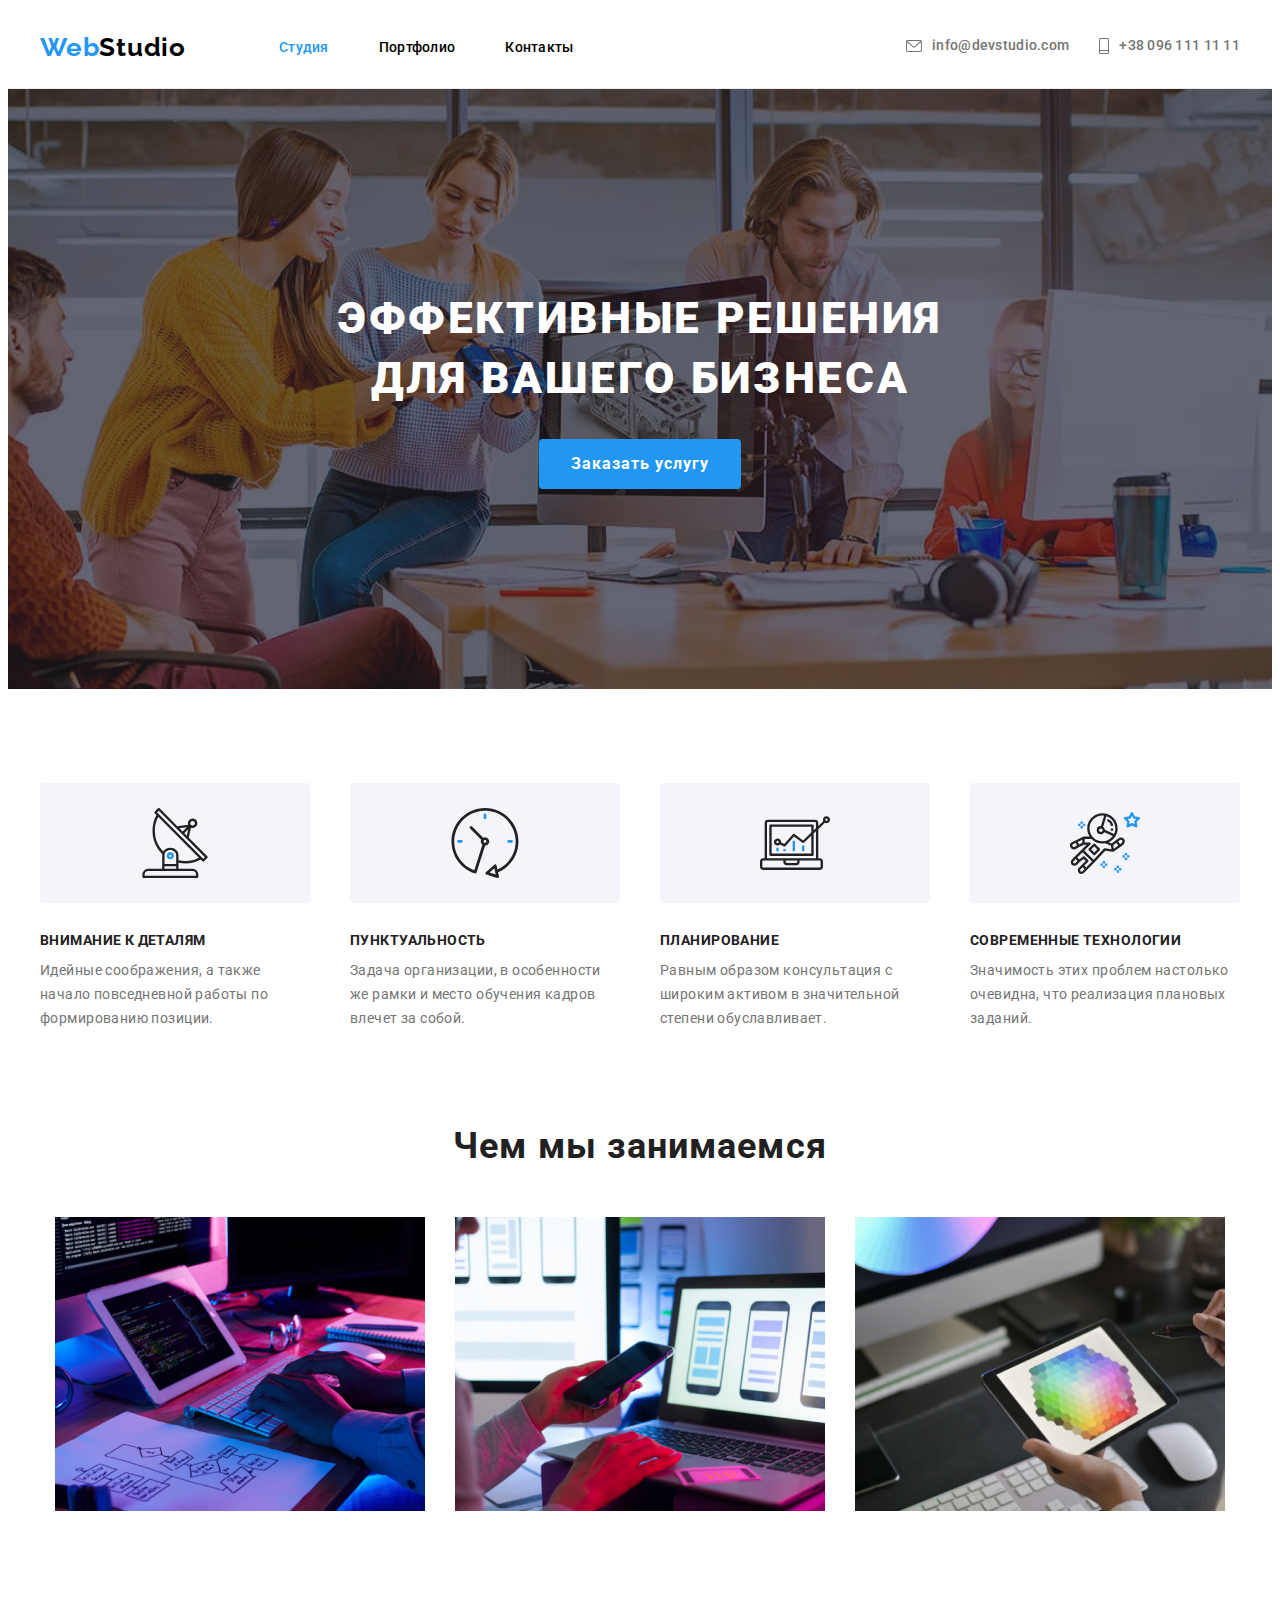
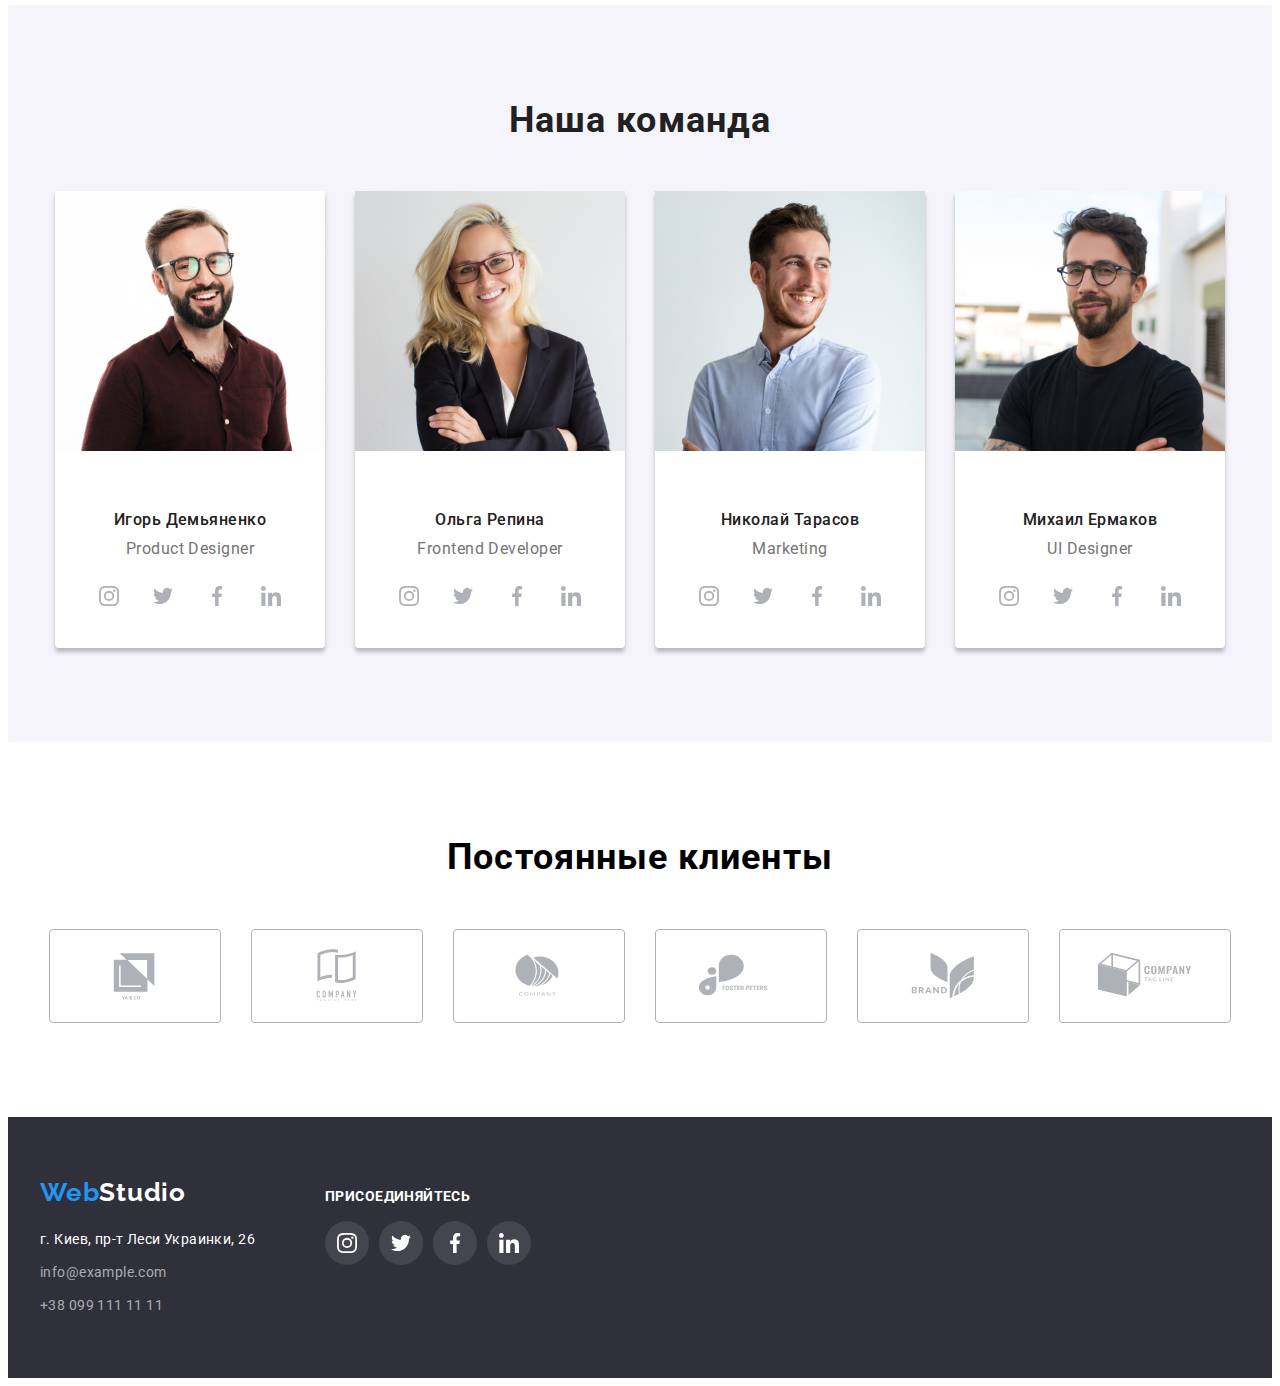
==== commit 2c48a8e1: "готово" ====
--- a/index.html
+++ b/index.html
@@ -49,7 +49,7 @@
               info@devstudio.com</a
             >
           </li>
-          <li class="nav-item item-nav"></li>
+          <li class="nav-item item-letter">
             <a class="link-info" href="tel:+380961111111">
               <svg class="icon-header" width="10" height="16">
               <use href="./images/icons.svg#icon-mobile"></use>
@@ -60,7 +60,7 @@
     </header>
     <main>
       <!-- Основа -->
-            <section class="hero">
+      <section class="hero">
         <div class="container">
         <h1 class="main-text">Эффективные решения для вашего бизнеса</h1>
         <button class="service" type="button">Заказать услугу</button>
@@ -165,7 +165,7 @@
               alt="Это Игорь"
               width="270"
               height="260"
-            /><div>
+            /><div class="socials-team">
             <h3 class="teams-spell">Игорь Демьяненко</h3>
             <p class="teams-text" lang="en">Product Designer</p>
             <ul class="social">
@@ -202,7 +202,7 @@
               width="270"
               height="260"
             />
-            <div>
+            <div  class="socials-team">
             <h3 class="teams-spell">Ольга Репина</h3>
             <p class="teams-text" lang="en">Frontend Developer</p>
             
@@ -236,7 +236,7 @@
               width="270"
               height="260"
             />
-            <div class="profile">
+            <div class="socials-team">
             <h3 class="teams-spell">Николай Тарасов</h3>
             <p class="teams-text" lang="en">Marketing</p>
             
@@ -270,7 +270,7 @@
               width="270"
               height="260"
             />
-            <div>
+            <div class="socials-team">
             <h3 class="teams-spell">Михаил Ермаков</h3>
             <p class="teams-text" lang="en">UI Designer</p>
             <ul class="social">
@@ -306,28 +306,28 @@
   <h2 class="clients">Постоянные клиенты</h2>
   <ul class="clients-list">
     <li class="clients-items"> 
-      <a class="clients-links" href=""><svg class="clients-icons"width="106" height="60">
-        <use href="/images/icons.svg#icon-group1"></use>
-      </svg></a></li>
-    <li class="clients-items"> 
-      <a class="clients-links" href=""><svg class="clients-icons"width="106" height="60">
-        <use href="/images/icons.svg#icon-group2"></use>
-      </svg></a></li>
-    <li class="clients-items"> 
-      <a class="clients-links" href=""><svg class="clients-icons"width="106" height="60">
-        <use href="/images/icons.svg#icon-group3"></use>
-      </svg></a></li>
-    <li class="clients-items"> 
-      <a class="clients-links" href=""><svg class="clients-icons"width="106" height="60">
-        <use href="/images/icons.svg#icon-group4"></use>
-      </svg></a></li>
-    <li class="clients-items"> 
-      <a class="clients-links" href=""><svg class="clients-icons"width="106" height="60">
-        <use href="/images/icons.svg#icon-group5"></use>
-      </svg></a></li>
-    <li class="clients-items"> 
-      <a class="clients-links" href=""><svg class="clients-icons"width="106" height="60">
-        <use href="/images/icons.svg#icon-group6"></use>
+      <a class="clients-links" href=""><svg class="clients-icons" width="106" height="60">
+        <use href="./images/icons.svg#icon-group1"></use>
+      </svg></a></li>
+    <li class="clients-items"> 
+      <a class="clients-links" href=""><svg class="clients-icons" width="106" height="60">
+        <use href="./images/icons.svg#icon-group2"></use>
+      </svg></a></li>
+    <li class="clients-items"> 
+      <a class="clients-links" href=""><svg class="clients-icons" width="106" height="60">
+        <use href="./images/icons.svg#icon-group3"></use>
+      </svg></a></li>
+    <li class="clients-items"> 
+      <a class="clients-links" href=""><svg class="clients-icons" width="106" height="60">
+        <use href="./images/icons.svg#icon-group4"></use>
+      </svg></a></li>
+    <li class="clients-items"> 
+      <a class="clients-links" href=""><svg class="clients-icons" width="106" height="60">
+        <use href="./images/icons.svg#icon-group5"></use>
+      </svg></a></li>
+    <li class="clients-items"> 
+      <a class="clients-links" href=""><svg class=" clients-icons" width="106" height="60">
+        <use href="./images/icons.svg#icon-group6"></use>
       </svg></a></li>
   </ul>
 </div>
@@ -335,53 +335,50 @@
           </main>
     <!-- Подвал -->
         <footer class="footer-fon">
-      <div class="container">
-        <div class="footer-list">
-      <a class="main-web-footer" href="./index.html"
-        >Web<span class="studio-fon">Studio</span></a
-      >
-      <address>
-        <ul>
-          <li>
-            <a class="link-footer-text" href=""
-              >г. Киев, пр-т Леси Украинки, 26</a
-            >
-          </li>
-          <li>
-            <a class="link-footer-one" href="mailtoinfo@example.com"
-              >info@example.com</a
-            >
-          </li>
-          <li>
-            <a class="link-footer-two" href="tel:+380991111111"
-              >+38 099 111 11 11</a
-            >
-          </li>
-        </ul>
-        </div>
-        <div class="footer-list">
-          <h2 class="footer-txt">ПРИСОЕДИНЯЙТЕСЬ</h2>
-          <ul class="subscribe">
-          <li class="subscribe-item"> 
-            <a class="subscribe-link" href=""><svg width="20" height="20">
-              <use href="/images/icons.svg#icon-instagram"></use>
-            </svg></a> </li>
-          <li class="subscribe-item"> 
-            <a class="subscribe-link" href=""><svg width="20" height="20">
-              <use href="/images/icons.svg#icon-twitter"></use>
-            </svg></a> </li>
-          <li class="subscribe-item"> 
-            <a class="subscribe-link" href=""><svg width="20" height="20">
-              <use href="/images/icons.svg#icon-facebook"></use>
-            </svg></a> </li>
-          <li class="subscribe-item"> 
-            <a class="subscribe-link" href=""><svg width="20" height="20">
-              <use href="/images/icons.svg#icon-linkedin"></use>
-            </svg></a> </li>
-          </ul>
-        </div>
-      </address>
-      </div>
-    </footer>
+          <div class="container">
+            <div class="footer-list">
+              <a class="main-web-footer" href="./index.html">Web<span class="studio-fon">Studio</span></a>
+              <address>
+                <ul>
+                  <li>
+                    <a class="link-footer-text" href="">г. Киев, пр-т Леси Украинки, 26</a>
+                  </li>
+                  <li>
+                    <a class="link-footer-one" href="mailtoinfo@example.com">info@example.com</a>
+                  </li>
+                  <li>
+                    <a class="link-footer-two" href="tel:+380991111111">+38 099 111 11 11</a>
+                  </li>
+                </ul>
+              </address>
+            </div>
+            <div class="footer-list">
+              <p class="footer-txt">ПРИСОЕДИНЯЙТЕСЬ</p>
+              <ul class="subscribe">
+                <li class="subscribe-item">
+                  <a class="subscribe-link" href=""><svg width="20" height="20">
+                      <use href="./images/icons.svg#icon-instagram"></use>
+                    </svg></a>
+                </li>
+                <li class="subscribe-item">
+                  <a class="subscribe-link" href=""><svg width="20" height="20">
+                      <use href="./images/icons.svg#icon-twitter"></use>
+                    </svg></a>
+                </li>
+                <li class="subscribe-item">
+                  <a class="subscribe-link" href=""><svg width="20" height="20">
+                      <use href="./images/icons.svg#icon-facebook"></use>
+                    </svg></a>
+                </li>
+                <li class="subscribe-item">
+                  <a class="subscribe-link" href=""><svg width="20" height="20">
+                      <use href="./images/icons.svg#icon-linkedin"></use>
+                    </svg></a>
+                </li>
+              </ul>
+            </div>
+        
+          </div>
+        </footer>
       </body>
 </html>
--- a/css/styles.css
+++ b/css/styles.css
@@ -153,7 +153,7 @@
   display: flex;
   margin-left: auto;
 }
-.item-nav {
+.item-letter:last-child {
   margin-left: 30px;
 }
 
@@ -326,7 +326,10 @@
   display: flex;
   justify-content: center;
   margin-top: 16px;
-  padding-bottom: 30px;
+  /* margin-bottom: 30px; */
+}
+.socials-team {
+  padding: 30px;
 }
 .social-link {
   border-radius: 50%;
@@ -511,6 +514,16 @@
 }
 .foundation-list {
   margin-right: 8px;
+  
+}
+.foundation-list:hover,
+.foundation-list:focus {
+box-shadow: 0px 4px 4px rgba(0, 0, 0, 0.25);
+border-radius: 4px;
+}
+.foundation-link:hover,
+.foundation-link:focus {
+  box-shadow: 0px 4px 4px rgba(0, 0, 0, 0.25);
 }
 .ours-works {
   border-radius: 4px;
